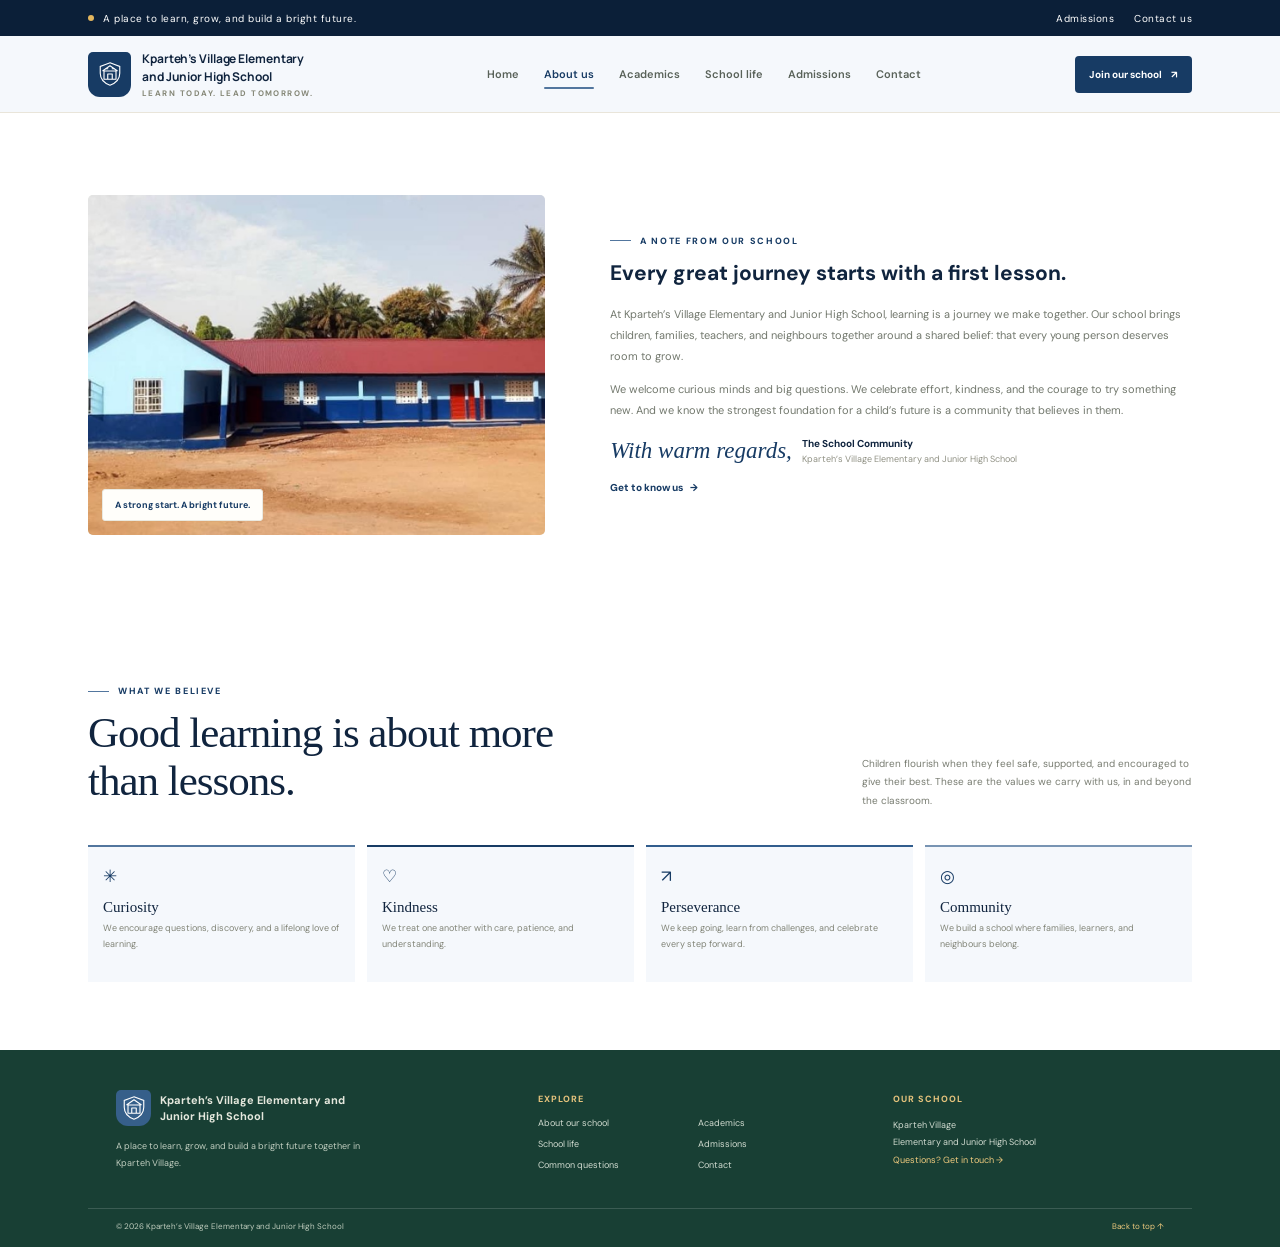
==== about.html @ bd2d7954 "Add school and student photos, update site colors" ====
<!doctype html>
<html lang="en">
<head>
<meta charset="utf-8">
<meta name="viewport" content="width=device-width,initial-scale=1">
<meta name="theme-color" content="#faf8f3">
<meta name="description" content="Learn about the values and community at Kparteh’s Village Elementary and Junior High School.">
<title>About our school | Kparteh’s Village School</title>
<link rel="preconnect" href="https://fonts.googleapis.com">
<link rel="preconnect" href="https://fonts.gstatic.com" crossorigin>
<link href="https://fonts.googleapis.com/css2?family=DM+Sans:wght@400;500;600;700;800&family=Manrope:wght@400;500;600;700;800&display=swap" rel="stylesheet">
<link rel="stylesheet" href="site.css">
</head>
<body data-page="about.html">
<a class="skip-link" href="#main">Skip to main content</a>
<div class="topline"><div class="topline-inner"><div class="topline-message"><i></i> A place to learn, grow, and build a bright future.</div><div class="topline-links"><a href="admissions.html">Admissions</a><a href="contact.html">Contact us</a></div></div></div>
<header class="header"><div class="header-inner">
    <a class="brand" href="index.html" aria-label="Kparteh's Village School home"><span class="crest"><svg viewBox="0 0 40 40" aria-hidden="true"><path d="M20 5 33 10v9c0 8-5.6 13.2-13 16-7.4-2.8-13-8-13-16v-9z" fill="none" stroke="currentColor" stroke-width="1.5"/><path d="M12 16h16v11H12zm-2 0 10-7 10 7M17 27v-7h6v7" fill="none" stroke="currentColor" stroke-width="1.5" stroke-linejoin="round"/><path d="M15 13h2m6 0h2" stroke="currentColor" stroke-width="1.5" stroke-linecap="round"/></svg></span><span class="brand-copy"><strong>Kparteh’s Village Elementary<br>and Junior High School</strong><small>Learn today. Lead tomorrow.</small></span></a>
    <nav class="nav" id="mainNav" aria-label="Main navigation"><a href="index.html">Home</a><a href="about.html">About us</a><a href="academics.html">Academics</a><a href="life.html">School life</a><a href="admissions.html">Admissions</a><a href="contact.html">Contact</a></nav>
    <a class="header-cta" href="admissions.html">Join our school <span aria-hidden="true">↗</span></a><button class="menu-toggle" id="menuToggle" aria-expanded="false" aria-controls="mainNav" aria-label="Open navigation menu"><svg viewBox="0 0 24 24"><path d="M4 7h16M4 12h16M4 17h16" fill="none" stroke="currentColor" stroke-width="1.8" stroke-linecap="round"/></svg></button>
  </div></header>
<main id="main">
<section class="section welcome-section" id="about"><div class="section-inner welcome-grid"><div class="welcome-illustration"><img src="Image/schoolbuilding.jpg" alt="Kparteh Village Elementary and Junior High School building" loading="lazy"><span class="welcome-chip">A strong start. A bright future.</span></div><div class="welcome-copy"><div class="eyebrow">A note from our school</div><h2>Every great journey starts with a first lesson.</h2><p>At Kparteh’s Village Elementary and Junior High School, learning is a journey we make together. Our school brings children, families, teachers, and neighbours together around a shared belief: that every young person deserves room to grow.</p><p>We welcome curious minds and big questions. We celebrate effort, kindness, and the courage to try something new. And we know the strongest foundation for a child’s future is a community that believes in them.</p><div class="signature"><span class="signature-mark">With warm regards,</span><span class="signature-text"><strong>The School Community</strong><small>Kparteh’s Village Elementary and Junior High School</small></span></div><a class="text-link" href="academics.html">Get to know us <span>→</span></a></div></div></section>
<section class="section values-section"><div class="section-inner"><div class="values-head"><div class="section-heading"><div class="eyebrow">What we believe</div><h2>Good learning is about more than lessons.</h2></div><p>Children flourish when they feel safe, supported, and encouraged to give their best. These are the values we carry with us, in and beyond the classroom.</p></div><div class="value-grid"><article class="value-card"><span class="value-symbol">✳</span><h3>Curiosity</h3><p>We encourage questions, discovery, and a lifelong love of learning.</p></article><article class="value-card"><span class="value-symbol">♡</span><h3>Kindness</h3><p>We treat one another with care, patience, and understanding.</p></article><article class="value-card"><span class="value-symbol">↗</span><h3>Perseverance</h3><p>We keep going, learn from challenges, and celebrate every step forward.</p></article><article class="value-card"><span class="value-symbol">◎</span><h3>Community</h3><p>We build a school where families, learners, and neighbours belong.</p></article></div></div></section>
</main>
<footer class="footer"><div class="footer-main"><div class="footer-intro"><a class="footer-brand" href="index.html"><span class="crest"><svg viewBox="0 0 40 40" aria-hidden="true"><path d="M20 5 33 10v9c0 8-5.6 13.2-13 16-7.4-2.8-13-8-13-16v-9z" fill="none" stroke="currentColor" stroke-width="1.5"/><path d="M12 16h16v11H12zm-2 0 10-7 10 7M17 27v-7h6v7" fill="none" stroke="currentColor" stroke-width="1.5" stroke-linejoin="round"/></svg></span><strong>Kparteh’s Village Elementary and Junior High School</strong></a><p>A place to learn, grow, and build a bright future together in Kparteh Village.</p></div><div><h3 class="footer-heading">Explore</h3><nav class="footer-links" aria-label="Footer navigation"><a href="about.html">About our school</a><a href="academics.html">Academics</a><a href="life.html">School life</a><a href="admissions.html">Admissions</a><a href="contact.html#faq">Common questions</a><a href="contact.html">Contact</a></nav></div><div><h3 class="footer-heading">Our school</h3><p class="footer-text" style="line-height:1.9">Kparteh Village<br>Elementary and Junior High School<br><a class="back-top" href="contact.html">Questions? Get in touch →</a></p></div></div><div class="footer-bottom"><span>© <span id="year"></span> Kparteh’s Village Elementary and Junior High School</span><a href="index.html" class="back-top">Back to top ↑</a></div></footer>
<script>
const menuToggle=document.getElementById('menuToggle');const mainNav=document.getElementById('mainNav');
menuToggle.addEventListener('click',()=>{const open=menuToggle.getAttribute('aria-expanded')!=='true';menuToggle.setAttribute('aria-expanded',String(open));menuToggle.setAttribute('aria-label',open?'Close navigation menu':'Open navigation menu');mainNav.classList.toggle('open',open)});
mainNav.addEventListener('click',event=>{if(event.target.closest('a')){mainNav.classList.remove('open');menuToggle.setAttribute('aria-expanded','false');menuToggle.setAttribute('aria-label','Open navigation menu')}});
const currentPage=document.body.dataset.page;document.querySelectorAll('.nav a').forEach(link=>{if(link.getAttribute('href')===currentPage){link.classList.add('active');link.setAttribute('aria-current','page')}});
document.getElementById('year').textContent=new Date().getFullYear();
document.querySelectorAll('.faq-question').forEach(button=>button.addEventListener('click',()=>{const open=button.getAttribute('aria-expanded')==='true';button.setAttribute('aria-expanded',String(!open));button.nextElementSibling.hidden=open}));
const contactForm=document.getElementById('contactForm');if(contactForm)contactForm.addEventListener('submit',async event=>{event.preventDefault();const data=new FormData(contactForm);const text='Name: '+data.get('name')+'\nPhone: '+(data.get('phone')||'Not provided')+'\nTopic: '+data.get('reason')+'\n\n'+data.get('message');const status=document.getElementById('contactStatus');try{await navigator.clipboard.writeText('Subject: Question for Kparteh’s Village School\n\n'+text);status.textContent='Your message has been copied. You can paste it into an email or share it with the school directly.'}catch{status.textContent='Your message has not been sent. Please copy your details and contact the school directly.'}status.classList.add('show')});
</script>
</body>
</html>
---- site.css ----
:root{--paper:#faf8f3;--white:#fff;--ink:#1e302b;--muted:#747a6e;--green:#245b46;--green-deep:#183f34;--green-pale:#eaf0e8;--gold:#e1a33c;--terracotta:#bc624b;--line:#eae7df;--shadow:0 14px 40px #253b2b0d;--serif:Georgia,'Times New Roman',serif;--sans:'DM Sans',Arial,sans-serif}*{box-sizing:border-box}html{scroll-behavior:smooth;scroll-padding-top:80px}body{margin:0;background:var(--paper);color:var(--ink);font-family:var(--sans);font-size:14px;-webkit-font-smoothing:antialiased}button,input,select,textarea{font:inherit}a{color:inherit;text-decoration:none}button{cursor:pointer}button:focus-visible,a:focus-visible,input:focus-visible,select:focus-visible,textarea:focus-visible{outline:3px solid #dda854;outline-offset:3px}.skip-link{position:absolute;top:-50px;left:16px;z-index:100;padding:10px 14px;border-radius:5px;background:white}.skip-link:focus{top:10px}.topline{height:36px;background:var(--green-deep);color:#f6f2e9}.topline-inner{display:flex;align-items:center;justify-content:space-between;max-width:1160px;height:100%;padding:0 28px;margin:auto;font-size:10px;letter-spacing:.05em}.topline-message{display:flex;align-items:center;gap:9px;color:#e9eadf}.topline-message i{width:6px;height:6px;border-radius:50%;background:#e3b65e}.topline-links{display:flex;gap:20px;color:#e0e5da}.topline-links a:hover{color:#f3c778}.header{position:sticky;z-index:50;top:0;background:#faf8f3ed;border-bottom:1px solid #e9e5da;backdrop-filter:blur(14px)}.header-inner{display:flex;align-items:center;justify-content:space-between;max-width:1160px;height:76px;padding:0 28px;margin:auto}.brand{display:flex;align-items:center;gap:11px;min-width:245px}.crest{display:grid;place-items:center;width:43px;height:45px;flex:none;border-radius:5px 5px 12px 12px;background:var(--green);color:#fff}.crest svg{width:30px;height:30px}.brand-copy strong{display:block;font-family:Manrope,var(--sans);font-size:12px;line-height:1.45;letter-spacing:-.1px}.brand-copy small{display:block;margin-top:3px;color:#858777;font-size:8px;font-weight:700;letter-spacing:1.45px;text-transform:uppercase}.nav{display:flex;align-items:center;gap:25px}.nav a{position:relative;padding:8px 0;color:#596259;font-size:11px;font-weight:600;transition:color .2s}.nav a:hover,.nav a.active{color:var(--green)}.nav a.active:after{position:absolute;right:0;bottom:0;left:0;height:2px;border-radius:2px;background:var(--gold);content:''}.header-cta,.button{display:inline-flex;align-items:center;justify-content:center;gap:9px;min-height:42px;padding:0 17px;border:1px solid transparent;border-radius:4px;background:var(--green);color:white;font-size:11px;font-weight:700;transition:background .2s,transform .2s,border-color .2s}.header-cta{min-height:37px;padding:0 13px;font-size:10px}.header-cta:hover,.button-primary:hover{transform:translateY(-1px);background:#194534}.button svg,.header-cta svg{width:15px;height:15px}.button-outline{border-color:#cfd5c8;background:transparent;color:var(--green)}.button-outline:hover{border-color:var(--green);background:white}.menu-toggle{display:none;width:39px;height:39px;place-items:center;border:1px solid var(--line);border-radius:4px;background:transparent;color:var(--ink)}.menu-toggle svg{width:20px;height:20px}.hero{position:relative;overflow:hidden;padding:65px 28px 58px}.hero:before{position:absolute;top:-173px;right:-125px;width:500px;height:500px;border:1px solid #dfe4d6;border-radius:50%;content:'';pointer-events:none}.hero:after{position:absolute;top:-112px;right:-62px;width:375px;height:375px;border:1px solid #e7e4d9;border-radius:50%;content:'';pointer-events:none}.hero-inner{position:relative;z-index:1;display:grid;grid-template-columns:.96fr 1.04fr;align-items:center;gap:56px;max-width:1104px;margin:0 auto}.eyebrow{display:flex;align-items:center;gap:9px;color:var(--green);font-size:9px;font-weight:800;letter-spacing:1.65px;text-transform:uppercase}.eyebrow:before{width:21px;height:1px;background:var(--gold);content:''}.hero h1{max-width:540px;margin:18px 0 16px;font-family:var(--serif);font-size:clamp(43px,5.5vw,69px);font-weight:400;line-height:1.03;letter-spacing:-2.5px}.hero h1 em{color:var(--green);font-weight:400}.hero-copy{max-width:415px;color:#74796d;font-size:13px;line-height:1.85}.hero-actions{display:flex;flex-wrap:wrap;gap:10px;margin-top:24px}.hero-note{display:flex;align-items:center;gap:9px;margin-top:27px;color:#7b7c6d;font-size:9px}.note-avatars{display:flex}.note-avatars span{display:grid;place-items:center;width:23px;height:23px;margin-right:-5px;border:2px solid var(--paper);border-radius:50%;background:#d9e4d6;color:var(--green);font-size:8px;font-weight:700}.note-avatars span:nth-child(2){background:#efdfbf}.note-avatars span:nth-child(3){background:#ead5ca}.hero-visual{position:relative;min-width:0}.illustration{position:relative;overflow:hidden;width:100%;aspect-ratio:1.12;border-radius:47% 47% 8px 8px;background:#e7eee3}.illustration svg{position:absolute;inset:0;width:100%;height:100%}.hero-sticker{position:absolute;right:-18px;bottom:34px;display:grid;place-items:center;width:104px;height:104px;border:5px solid var(--paper);border-radius:50%;background:#e3ad50;color:#1e432e;text-align:center;transform:rotate(9deg)}.hero-sticker svg{width:23px;height:23px;margin-bottom:2px}.hero-sticker span{font-family:var(--serif);font-size:12px;line-height:1.25}.corner-label{position:absolute;bottom:-17px;left:19px;padding:8px 12px;border:1px solid var(--line);border-radius:3px;background:var(--paper);color:#637060;font-size:9px;font-weight:700;letter-spacing:.4px}.stats-band{background:var(--green-deep);color:white}.stats-inner{display:grid;grid-template-columns:repeat(4,1fr);max-width:1104px;padding:19px 20px;margin:auto}.stat{display:flex;justify-content:center;gap:11px;padding:6px 15px;border-right:1px solid #ffffff28}.stat:last-child{border:0}.stat-icon{display:grid;place-items:center;width:32px;height:32px;flex:none;border-radius:50%;background:#ffffff14;color:#e2b75e}.stat-icon svg{width:17px;height:17px}.stat-copy strong{display:block;font-family:var(--serif);font-size:16px;font-weight:400}.stat-copy span{display:block;margin-top:3px;color:#c5cdbd;font-size:9px}.section{padding:82px 28px}.section-inner{max-width:1104px;margin:0 auto}.section-heading{max-width:575px;margin-bottom:33px}.section-heading.center{margin-right:auto;margin-left:auto;text-align:center}.section-heading.center .eyebrow{justify-content:center}.section-heading h2,.about-copy h2,.admissions-copy h2,.contact-copy h2{margin:12px 0 10px;font-family:var(--serif);font-size:clamp(31px,4vw,43px);font-weight:400;line-height:1.12;letter-spacing:-1px}.section-heading>p,.about-copy>p,.admissions-copy>p,.contact-copy>p{margin:0;color:#767b70;font-size:12px;line-height:1.85}.welcome-section{background:white}.welcome-grid{display:grid;grid-template-columns:.88fr 1.12fr;align-items:center;gap:65px}.welcome-illustration{position:relative;min-height:340px;overflow:hidden;border-radius:5px;background:#edf1e9}.welcome-illustration svg{position:absolute;inset:0;width:100%;height:100%}.welcome-chip{position:absolute;bottom:14px;left:14px;padding:9px 12px;border:1px solid #eae9e0;border-radius:3px;background:#fffefa;color:var(--green);font-size:9px;font-weight:700}.welcome-copy h2{margin-top:12px}.welcome-copy>p{margin:0 0 12px;color:#72786d;font-size:11px;line-height:1.9}.signature{display:flex;align-items:center;gap:10px;margin-top:17px}.signature-mark{font-family:var(--serif);font-size:23px;font-style:italic;color:var(--green)}.signature-text strong{display:block;font-size:10px}.signature-text small{display:block;margin-top:3px;color:#909184;font-size:9px}.text-link{display:inline-flex;align-items:center;gap:7px;margin-top:16px;color:var(--green);font-size:10px;font-weight:800}.text-link span{transition:transform .2s}.text-link:hover span{transform:translateX(4px)}.program-section{background:#f5f4ed}.program-grid{display:grid;grid-template-columns:repeat(3,1fr);gap:15px}.program-card{position:relative;overflow:hidden;min-height:225px;padding:21px 20px 19px;border:1px solid #e8e6dc;border-radius:4px;background:#fffefa;transition:transform .2s,box-shadow .2s}.program-card:hover{transform:translateY(-3px);box-shadow:var(--shadow)}.program-top{display:flex;align-items:flex-start;justify-content:space-between}.program-icon{display:grid;place-items:center;width:39px;height:39px;border-radius:50%;background:var(--green-pale);color:var(--green)}.program-icon svg{width:20px;height:20px}.program-number{font-family:var(--serif);font-size:21px;color:#d6d5c9}.program-card h3{margin:20px 0 7px;font-family:var(--serif);font-size:21px;font-weight:400}.program-card p{max-width:290px;margin:0;color:#777b70;font-size:10px;line-height:1.75}.program-card .text-link{margin-top:12px;font-size:9px}.values-section{padding-top:68px;padding-bottom:68px;background:#fff}.values-head{display:flex;align-items:flex-end;justify-content:space-between;gap:28px;margin-bottom:30px}.values-head .section-heading{max-width:495px;margin:0}.values-head>p{max-width:330px;margin:0 0 5px;color:#787c71;font-size:10px;line-height:1.85}.value-grid{display:grid;grid-template-columns:repeat(4,1fr);gap:12px}.value-card{min-height:137px;padding:18px 15px;border-top:2px solid #dfac54;background:#f9f8f3}.value-card:nth-child(2){border-color:var(--green)}.value-card:nth-child(3){border-color:#c27056}.value-card:nth-child(4){border-color:#8ba797}.value-symbol{color:var(--green);font-size:17px}.value-card h3{margin:12px 0 5px;font-family:var(--serif);font-size:15px;font-weight:400}.value-card p{margin:0;color:#818477;font-size:9px;line-height:1.7}.admissions-section{position:relative;overflow:hidden;background:var(--green-deep);color:white}.admissions-section:after{position:absolute;top:-260px;right:-155px;width:620px;height:620px;border:1px solid #ffffff16;border-radius:50%;box-shadow:0 0 0 45px #ffffff09,0 0 0 90px #ffffff07;content:'';pointer-events:none}.admissions-inner{position:relative;z-index:1;display:grid;grid-template-columns:.95fr 1.05fr;gap:70px;max-width:1000px;margin:auto}.admissions-section .eyebrow{color:#edc579}.admissions-copy h2{max-width:440px;color:white}.admissions-copy>p{max-width:410px;color:#d0d7ca}.admissions-contact{display:flex;flex-wrap:wrap;gap:10px;margin-top:22px}.admissions-section .button-primary{background:#e3ae52;color:#223c2e}.admissions-section .button-primary:hover{background:#f0c875}.admissions-section .button-outline{border-color:#698275;color:white}.admissions-section .button-outline:hover{background:#ffffff12}.steps{display:grid;gap:0;padding-top:5px}.step{display:grid;grid-template-columns:37px 1fr;gap:12px;padding:0 0 20px}.step:last-child{padding-bottom:0}.step-number{display:grid;place-items:center;width:31px;height:31px;border:1px solid #83968a;border-radius:50%;color:#ecc67a;font-family:var(--serif);font-size:13px}.step:not(:last-child) .step-number:after{position:absolute;width:1px;height:32px;margin-top:61px;background:#63776a;content:''}.step h3{margin:2px 0 5px;color:white;font-family:var(--serif);font-size:15px;font-weight:400}.step p{margin:0;color:#c0ccbf;font-size:9px;line-height:1.7}.life-section{background:#faf8f3}.life-grid{display:grid;grid-template-columns:1.18fr .82fr;gap:28px;align-items:center}.life-picture{position:relative;overflow:hidden;min-height:305px;border-radius:4px;background:#e9eee4}.life-picture svg{position:absolute;inset:0;width:100%;height:100%}.life-copy h2{margin:13px 0 10px;font-family:var(--serif);font-size:35px;font-weight:400;line-height:1.12;letter-spacing:-.7px}.life-copy>p{margin:0;color:#767b70;font-size:11px;line-height:1.9}.life-list{display:grid;gap:10px;margin-top:16px}.life-item{display:flex;align-items:center;gap:9px;color:#47564b;font-size:10px}.life-item i{display:grid;place-items:center;width:19px;height:19px;border-radius:50%;background:#e5eee5;color:var(--green);font-size:10px;font-style:normal}.contact-section{background:#f2f1e9}.contact-grid{display:grid;grid-template-columns:.8fr 1.2fr;gap:70px}.contact-copy h2{font-size:37px}.contact-copy>p{max-width:330px}.contact-details{display:grid;gap:13px;margin-top:23px}.contact-detail{display:flex;align-items:flex-start;gap:10px}.contact-detail-icon{display:grid;place-items:center;width:30px;height:30px;border-radius:50%;background:#e3ebe1;color:var(--green)}.contact-detail-icon svg{width:15px;height:15px}.contact-detail strong{display:block;margin-top:2px;font-size:10px}.contact-detail small{display:block;margin-top:4px;color:#777c70;font-size:9px}.contact-form{padding:23px;border:1px solid #e8e5db;border-radius:4px;background:#fffefa}.form-title{margin:0 0 4px;font-family:var(--serif);font-size:22px;font-weight:400}.form-caption{margin:0 0 15px;color:#818477;font-size:9px;line-height:1.6}.form-grid{display:grid;grid-template-columns:1fr 1fr;gap:11px}.field{display:grid;gap:5px}.field.full{grid-column:1/-1}.field label{color:#576253;font-size:9px;font-weight:700}.field input,.field select,.field textarea{width:100%;min-height:36px;padding:9px 10px;border:1px solid #e5e4db;border-radius:3px;background:#fff;color:var(--ink);font-size:10px}.field textarea{min-height:88px;resize:vertical}.field input::placeholder,.field textarea::placeholder{color:#a4a597}.form-footer{display:flex;align-items:center;justify-content:space-between;gap:10px;margin-top:13px}.form-note{max-width:210px;color:#888b7d;font-size:8px;line-height:1.5}.form-status{display:none;padding:10px 11px;margin-top:12px;border:1px solid #d7e5d8;border-radius:3px;background:#eff6ee;color:#355942;font-size:10px;line-height:1.6}.form-status.show{display:block}.faq-section{background:#fffefa}.faq-grid{display:grid;grid-template-columns:.72fr 1.28fr;gap:60px}.faq-copy p{max-width:280px;color:#767b70;font-size:11px;line-height:1.8}.faq-list{border-top:1px solid var(--line)}.faq-item{border-bottom:1px solid var(--line)}.faq-question{display:flex;align-items:center;justify-content:space-between;gap:18px;width:100%;padding:16px 1px;border:0;background:none;color:var(--ink);text-align:left;font-family:var(--serif);font-size:14px}.faq-question span:last-child{color:var(--green);font-family:var(--sans);font-size:17px;transition:transform .2s}.faq-question[aria-expanded=true] span:last-child{transform:rotate(45deg)}.faq-answer{max-width:580px;padding:0 26px 15px 1px;color:#767b70;font-size:10px;line-height:1.8}.footer{background:#183f34;color:#e5e8dd}.footer-main{display:grid;grid-template-columns:1.1fr .9fr .8fr;gap:50px;max-width:1104px;padding:40px 28px 30px;margin:auto}.footer-brand{display:flex;align-items:center;gap:9px}.footer-brand .crest{width:35px;height:36px;background:#52755f}.footer-brand strong{max-width:220px;font-size:11px;line-height:1.5}.footer-intro p{max-width:275px;margin:12px 0 0;color:#c0cdbf;font-size:9px;line-height:1.8}.footer-heading{margin:3px 0 12px;color:#e4c27c;font-size:9px;font-weight:800;letter-spacing:1px;text-transform:uppercase}.footer-links{display:grid;grid-template-columns:1fr 1fr;gap:9px 15px}.footer-links a,.footer-text{color:#d1dbd0;font-size:9px}.footer-links a:hover{color:#f2cc79}.footer-bottom{display:flex;justify-content:space-between;gap:15px;max-width:1104px;padding:12px 28px 16px;margin:0 auto;border-top:1px solid #ffffff27;color:#bfccbd;font-size:8px}.back-top{color:#f0cb7e}.modal-backdrop{position:fixed;inset:0;z-index:90;display:none;align-items:center;justify-content:center;padding:18px;background:#14231fcc;backdrop-filter:blur(4px)}.modal-backdrop.open{display:flex}.modal{position:relative;width:min(100%,475px);max-height:90vh;overflow:auto;padding:25px;border:1px solid #e8e5db;border-radius:5px;background:var(--paper);box-shadow:0 22px 70px #111c2240}.modal-close{position:absolute;top:14px;right:14px;display:grid;place-items:center;width:31px;height:31px;border:1px solid var(--line);border-radius:50%;background:transparent;color:#636c5f}.modal-close svg{width:15px}.modal h2{max-width:370px;margin:0 35px 8px 0;font-family:var(--serif);font-size:27px;font-weight:400}.modal>p{margin:0;color:#757b70;font-size:10px;line-height:1.75}.modal .form-grid{margin-top:16px}.modal-status{display:none;padding:10px;margin-top:12px;border-radius:3px;background:#eaf1e7;color:var(--green);font-size:10px;line-height:1.6}.modal-status.show{display:block}.toast{position:fixed;right:20px;bottom:19px;z-index:100;max-width:340px;padding:12px 16px;border:1px solid var(--line);border-radius:4px;background:white;box-shadow:var(--shadow);color:var(--ink);font-size:10px;animation:arrive .2s ease}@keyframes arrive{from{opacity:0;transform:translateY(5px)}to{opacity:1;transform:translateY(0)}}
    @media(min-width:1400px){.hero{padding-top:78px;padding-bottom:69px}.illustration{aspect-ratio:1.18}}
    @media(max-width:850px){.nav{gap:15px}.brand{min-width:215px}.header-inner{padding-right:21px;padding-left:21px}.hero-inner{gap:32px}.stats-inner{padding-right:10px;padding-left:10px}.stat{gap:8px;padding-right:8px;padding-left:8px}.welcome-grid{gap:35px}.admissions-inner,.contact-grid{gap:38px}.footer-main{gap:30px}}
    @media(max-width:700px){html{scroll-padding-top:63px}.topline-inner{padding:0 16px}.topline-message{font-size:9px}.topline-links{gap:11px;font-size:9px}.header-inner{height:66px;padding:0 16px}.brand{min-width:0}.brand-copy strong{font-size:10px}.crest{width:38px;height:39px}.menu-toggle{display:grid}.nav{position:absolute;top:65px;right:0;left:0;display:none;align-items:stretch;gap:0;padding:8px 17px 13px;border-bottom:1px solid var(--line);background:var(--paper);box-shadow:0 15px 20px #263b2410}.nav.open{display:grid}.nav a{padding:12px 4px;border-bottom:1px solid var(--line);font-size:12px}.nav a:last-child{border:0}.nav a.active:after{right:auto;bottom:7px;width:20px}.header-cta{display:none}.hero{padding:43px 18px 40px}.hero-inner{grid-template-columns:1fr;gap:30px}.hero h1{max-width:500px;font-size:clamp(46px,12vw,63px)}.hero-copy{font-size:12px}.hero-visual{width:min(100%,470px);margin:auto}.illustration{aspect-ratio:1.3;border-radius:44% 44% 6px 6px}.hero-sticker{right:-5px;bottom:21px;width:84px;height:84px}.hero-sticker span{font-size:10px}.corner-label{bottom:-14px;left:9px;font-size:8px}.stats-inner{grid-template-columns:1fr 1fr;gap:0;padding:13px 7px}.stat{justify-content:flex-start;padding:12px 8px;border-right:1px solid #ffffff28}.stat:nth-child(2){border-right:0}.stat:nth-child(3),.stat:nth-child(4){border-top:1px solid #ffffff28}.stat-copy strong{font-size:15px}.stat-copy span{font-size:8px}.section{padding:60px 18px}.section-heading{margin-bottom:25px}.section-heading h2,.about-copy h2,.admissions-copy h2,.contact-copy h2{font-size:34px}.welcome-grid{grid-template-columns:1fr;gap:24px}.welcome-illustration{min-height:245px}.program-grid{grid-template-columns:1fr;gap:9px}.program-card{min-height:auto;padding:16px}.program-card h3{margin-top:13px}.values-head{display:block}.values-head>p{margin-top:11px}.value-grid{grid-template-columns:1fr 1fr;gap:8px}.value-card{min-height:135px;padding:13px}.value-card h3{font-size:14px}.admissions-inner{grid-template-columns:1fr;gap:33px}.step{padding-bottom:17px}.life-grid{grid-template-columns:1fr;gap:21px}.life-picture{min-height:245px}.life-copy h2{font-size:32px}.contact-grid{grid-template-columns:1fr;gap:22px}.contact-copy h2{font-size:34px}.contact-details{grid-template-columns:1fr 1fr;gap:11px}.contact-form{padding:16px}.form-grid{gap:9px}.form-note{font-size:8px}.faq-grid{grid-template-columns:1fr;gap:18px}.faq-copy .section-heading{margin-bottom:0}.footer-main{grid-template-columns:1fr 1fr;gap:25px 18px;padding:29px 18px 23px}.footer-intro{grid-column:1/-1}.footer-bottom{padding-right:18px;padding-left:18px}}
    @media(max-width:380px){.topline-links{gap:8px}.topline-links a:last-child{display:none}.brand-copy strong{max-width:210px;font-size:9px}.hero-actions .button{min-height:39px;padding:0 11px;font-size:10px}.form-grid{grid-template-columns:1fr}.field.full{grid-column:auto}.form-footer{align-items:flex-start;flex-direction:column}.contact-details{grid-template-columns:1fr}.footer-main{grid-template-columns:1fr}.footer-intro{grid-column:auto}}
    @media(prefers-reduced-motion:reduce){*,*::before,*::after{scroll-behavior:auto!important;animation-duration:.01ms!important;transition-duration:.01ms!important}}
.illustration{aspect-ratio:1.45}.illustration img{position:absolute;inset:0;width:100%;height:100%;object-fit:cover;object-position:center 57%}@media(max-width:700px){.illustration{aspect-ratio:1.3}}
:root{--paper:#f5f8fc;--white:#fff;--ink:#10243e;--muted:#65768c;--green:#173b64;--green-deep:#0b1f38;--green-pale:#e9f0f8;--gold:#52769e;--terracotta:#315d8d;--line:#dbe4ef;--shadow:0 14px 40px #142b4610}
.hero-sticker{border-color:var(--paper);background:#173b64;color:#fff}.hero:before{border-color:#dce6f1}.hero:after{border-color:#e4ebf3}.welcome-illustration img,.life-picture img{position:absolute;inset:0;width:100%;height:100%;object-fit:cover}.welcome-illustration img{object-position:center 52%}.life-picture img{object-position:center 40%}.welcome-section,.values-section,.faq-section{background:#fff}.program-section{background:#f0f4f9}.value-card{background:#f5f8fc;border-color:#52769e}.value-card:nth-child(2){border-color:#173b64}.value-card:nth-child(3){border-color:#315d8d}.value-card:nth-child(4){border-color:#7894b3}.admissions-section .eyebrow{color:#cad9eb}.admissions-section .button-primary{background:#dce7f3;color:#10243e}.admissions-section .button-primary:hover{background:#fff}.admissions-section .button-outline{border-color:#7890ad;color:#fff}.admissions-section .button-outline:hover{background:#ffffff12}.contact-section{background:#edf2f8}.footer-brand .crest{background:#365f8a}.hero-note .note-avatars span{color:#173b64}
.life-section{background:#f5f8fc}.header{background:rgba(245,248,252,.95)}.topline{color:#fff}.topline-message,.topline-links{color:#fff}
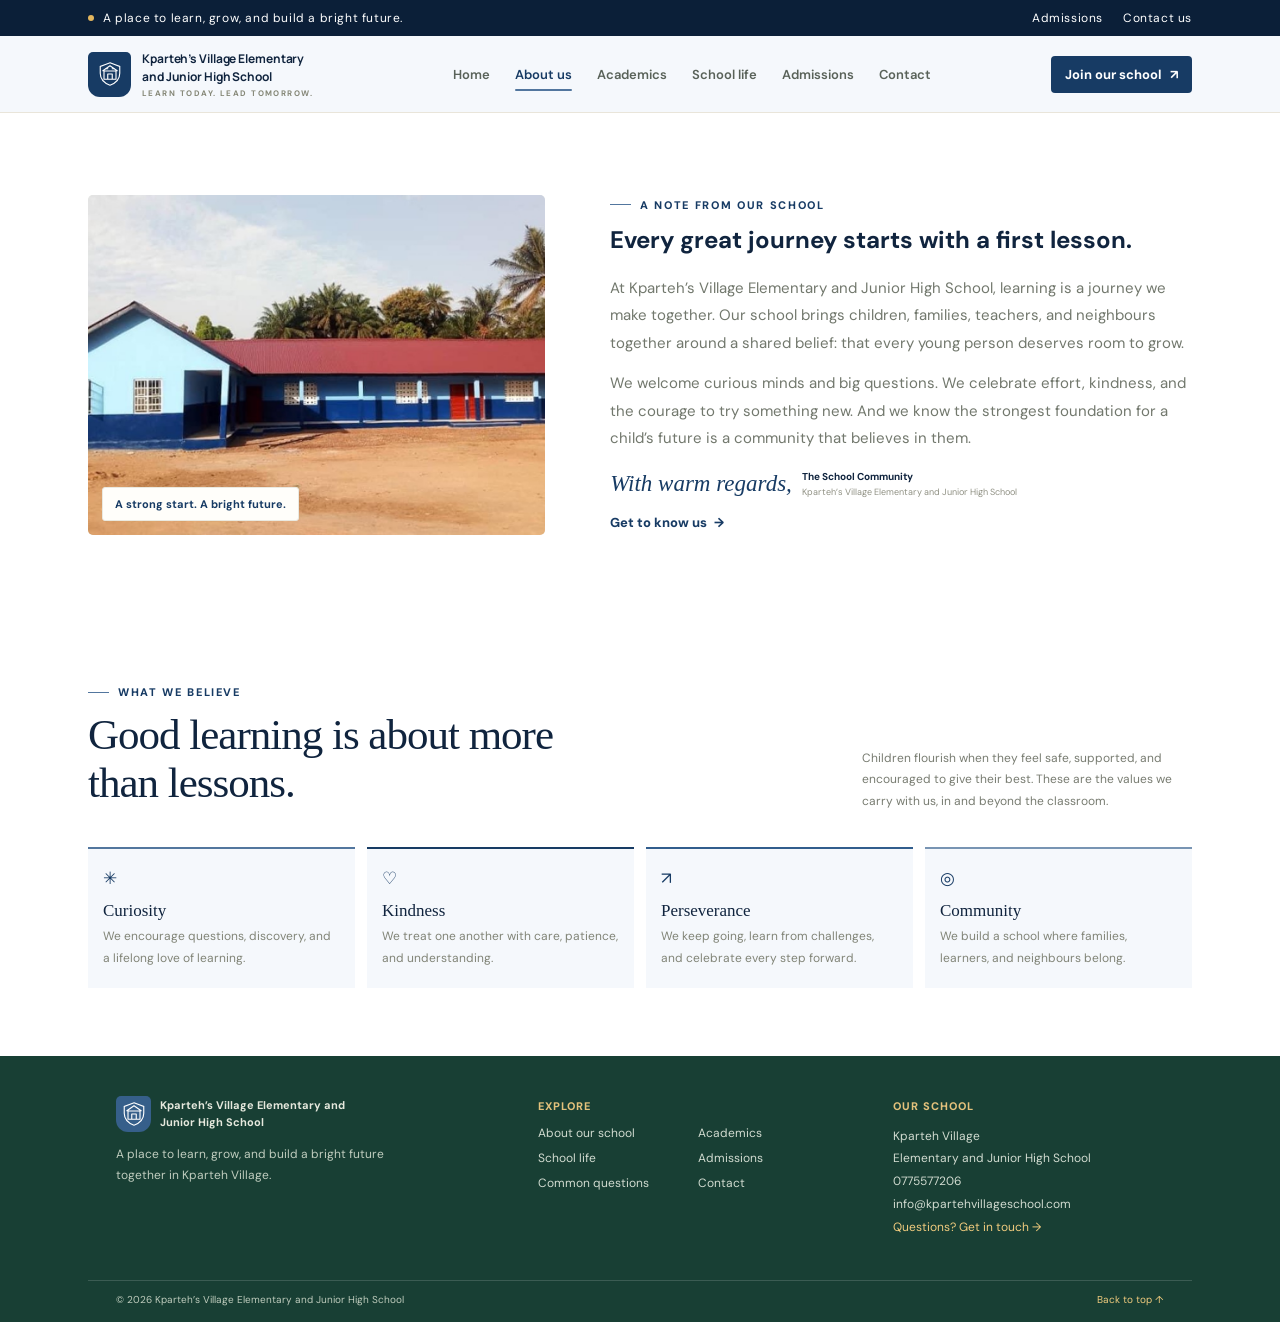
==== commit ff4e5994: "Add school phone and email contact links" ====
--- a/about.html
+++ b/about.html
@@ -23,7 +23,7 @@
 <section class="section welcome-section" id="about"><div class="section-inner welcome-grid"><div class="welcome-illustration"><img src="Image/schoolbuilding.jpg" alt="Kparteh Village Elementary and Junior High School building" loading="lazy"><span class="welcome-chip">A strong start. A bright future.</span></div><div class="welcome-copy"><div class="eyebrow">A note from our school</div><h2>Every great journey starts with a first lesson.</h2><p>At Kparteh’s Village Elementary and Junior High School, learning is a journey we make together. Our school brings children, families, teachers, and neighbours together around a shared belief: that every young person deserves room to grow.</p><p>We welcome curious minds and big questions. We celebrate effort, kindness, and the courage to try something new. And we know the strongest foundation for a child’s future is a community that believes in them.</p><div class="signature"><span class="signature-mark">With warm regards,</span><span class="signature-text"><strong>The School Community</strong><small>Kparteh’s Village Elementary and Junior High School</small></span></div><a class="text-link" href="academics.html">Get to know us <span>→</span></a></div></div></section>
 <section class="section values-section"><div class="section-inner"><div class="values-head"><div class="section-heading"><div class="eyebrow">What we believe</div><h2>Good learning is about more than lessons.</h2></div><p>Children flourish when they feel safe, supported, and encouraged to give their best. These are the values we carry with us, in and beyond the classroom.</p></div><div class="value-grid"><article class="value-card"><span class="value-symbol">✳</span><h3>Curiosity</h3><p>We encourage questions, discovery, and a lifelong love of learning.</p></article><article class="value-card"><span class="value-symbol">♡</span><h3>Kindness</h3><p>We treat one another with care, patience, and understanding.</p></article><article class="value-card"><span class="value-symbol">↗</span><h3>Perseverance</h3><p>We keep going, learn from challenges, and celebrate every step forward.</p></article><article class="value-card"><span class="value-symbol">◎</span><h3>Community</h3><p>We build a school where families, learners, and neighbours belong.</p></article></div></div></section>
 </main>
-<footer class="footer"><div class="footer-main"><div class="footer-intro"><a class="footer-brand" href="index.html"><span class="crest"><svg viewBox="0 0 40 40" aria-hidden="true"><path d="M20 5 33 10v9c0 8-5.6 13.2-13 16-7.4-2.8-13-8-13-16v-9z" fill="none" stroke="currentColor" stroke-width="1.5"/><path d="M12 16h16v11H12zm-2 0 10-7 10 7M17 27v-7h6v7" fill="none" stroke="currentColor" stroke-width="1.5" stroke-linejoin="round"/></svg></span><strong>Kparteh’s Village Elementary and Junior High School</strong></a><p>A place to learn, grow, and build a bright future together in Kparteh Village.</p></div><div><h3 class="footer-heading">Explore</h3><nav class="footer-links" aria-label="Footer navigation"><a href="about.html">About our school</a><a href="academics.html">Academics</a><a href="life.html">School life</a><a href="admissions.html">Admissions</a><a href="contact.html#faq">Common questions</a><a href="contact.html">Contact</a></nav></div><div><h3 class="footer-heading">Our school</h3><p class="footer-text" style="line-height:1.9">Kparteh Village<br>Elementary and Junior High School<br><a class="back-top" href="contact.html">Questions? Get in touch →</a></p></div></div><div class="footer-bottom"><span>© <span id="year"></span> Kparteh’s Village Elementary and Junior High School</span><a href="index.html" class="back-top">Back to top ↑</a></div></footer>
+<footer class="footer"><div class="footer-main"><div class="footer-intro"><a class="footer-brand" href="index.html"><span class="crest"><svg viewBox="0 0 40 40" aria-hidden="true"><path d="M20 5 33 10v9c0 8-5.6 13.2-13 16-7.4-2.8-13-8-13-16v-9z" fill="none" stroke="currentColor" stroke-width="1.5"/><path d="M12 16h16v11H12zm-2 0 10-7 10 7M17 27v-7h6v7" fill="none" stroke="currentColor" stroke-width="1.5" stroke-linejoin="round"/></svg></span><strong>Kparteh’s Village Elementary and Junior High School</strong></a><p>A place to learn, grow, and build a bright future together in Kparteh Village.</p></div><div><h3 class="footer-heading">Explore</h3><nav class="footer-links" aria-label="Footer navigation"><a href="about.html">About our school</a><a href="academics.html">Academics</a><a href="life.html">School life</a><a href="admissions.html">Admissions</a><a href="contact.html#faq">Common questions</a><a href="contact.html">Contact</a></nav></div><div><h3 class="footer-heading">Our school</h3><p class="footer-text" style="line-height:1.9">Kparteh Village<br>Elementary and Junior High School<br><a href="tel:0775577206">0775577206</a><br><a href="mailto:info@kpartehvillageschool.com">info@kpartehvillageschool.com</a><br><a class="back-top" href="contact.html">Questions? Get in touch →</a></p></div></div><div class="footer-bottom"><span>© <span id="year"></span> Kparteh’s Village Elementary and Junior High School</span><a href="index.html" class="back-top">Back to top ↑</a></div></footer>
 <script>
 const menuToggle=document.getElementById('menuToggle');const mainNav=document.getElementById('mainNav');
 menuToggle.addEventListener('click',()=>{const open=menuToggle.getAttribute('aria-expanded')!=='true';menuToggle.setAttribute('aria-expanded',String(open));menuToggle.setAttribute('aria-label',open?'Close navigation menu':'Open navigation menu');mainNav.classList.toggle('open',open)});
--- a/site.css
+++ b/site.css
@@ -8,3 +8,6 @@
 :root{--paper:#f5f8fc;--white:#fff;--ink:#10243e;--muted:#65768c;--green:#173b64;--green-deep:#0b1f38;--green-pale:#e9f0f8;--gold:#52769e;--terracotta:#315d8d;--line:#dbe4ef;--shadow:0 14px 40px #142b4610}
 .hero-sticker{border-color:var(--paper);background:#173b64;color:#fff}.hero:before{border-color:#dce6f1}.hero:after{border-color:#e4ebf3}.welcome-illustration img,.life-picture img{position:absolute;inset:0;width:100%;height:100%;object-fit:cover}.welcome-illustration img{object-position:center 52%}.life-picture img{object-position:center 40%}.welcome-section,.values-section,.faq-section{background:#fff}.program-section{background:#f0f4f9}.value-card{background:#f5f8fc;border-color:#52769e}.value-card:nth-child(2){border-color:#173b64}.value-card:nth-child(3){border-color:#315d8d}.value-card:nth-child(4){border-color:#7894b3}.admissions-section .eyebrow{color:#cad9eb}.admissions-section .button-primary{background:#dce7f3;color:#10243e}.admissions-section .button-primary:hover{background:#fff}.admissions-section .button-outline{border-color:#7890ad;color:#fff}.admissions-section .button-outline:hover{background:#ffffff12}.contact-section{background:#edf2f8}.footer-brand .crest{background:#365f8a}.hero-note .note-avatars span{color:#173b64}
 .life-section{background:#f5f8fc}.header{background:rgba(245,248,252,.95)}.topline{color:#fff}.topline-message,.topline-links{color:#fff}
+/* Readable type scale */
+body{font-size:16px}.topline-inner{font-size:12px}.nav a{font-size:13px}.header-cta,.button{font-size:13px}.eyebrow{font-size:11px}.hero-copy{max-width:470px;font-size:16px;line-height:1.8}.hero-note{font-size:12px}.corner-label,.welcome-chip{font-size:11px}.stat-copy strong{font-size:18px}.stat-copy span{font-size:11px}.section-heading>p,.about-copy>p,.admissions-copy>p,.contact-copy>p,.welcome-copy>p,.life-copy>p{font-size:15px;line-height:1.85}.text-link{font-size:13px}.program-card p{font-size:13px;line-height:1.8}.program-card .text-link{font-size:12px}.program-card h3{font-size:23px}.value-card h3{font-size:17px}.value-card p,.values-head>p{font-size:12px;line-height:1.8}.admissions-contact .button{font-size:12px}.step h3{font-size:17px}.step p{font-size:12px;line-height:1.8}.life-item{font-size:13px}.form-title{font-size:25px}.form-caption{font-size:12px;line-height:1.7}.field label{font-size:11px}.field input,.field select,.field textarea{font-size:14px}.form-note{font-size:10px;line-height:1.65}.form-status{font-size:12px;line-height:1.7}.faq-question{font-size:17px}.faq-answer{font-size:13px;line-height:1.8}.footer-heading{font-size:11px}.footer-links a,.footer-text{font-size:12px}.footer-intro p{font-size:12px;line-height:1.8}.footer-bottom{font-size:10px}
+@media(max-width:700px){body{font-size:15px}.topline-inner{font-size:11px}.topline-message,.topline-links{font-size:11px}.nav a{font-size:14px}.header-cta,.button{font-size:12px}.eyebrow{font-size:10px}.hero-copy{font-size:15px}.hero-note{font-size:11px}.corner-label,.welcome-chip{font-size:10px}.section-heading>p,.about-copy>p,.admissions-copy>p,.contact-copy>p,.welcome-copy>p,.life-copy>p{font-size:14px}.program-card p{font-size:13px}.program-card .text-link{font-size:12px}.value-card p,.values-head>p{font-size:12px}.step p{font-size:12px}.life-item{font-size:12px}.form-caption{font-size:11px}.field label{font-size:11px}.field input,.field select,.field textarea{font-size:14px}.form-note{font-size:10px}.faq-question{font-size:16px}.faq-answer{font-size:13px}.footer-links a,.footer-text,.footer-intro p{font-size:11px}.footer-bottom{font-size:9px}}
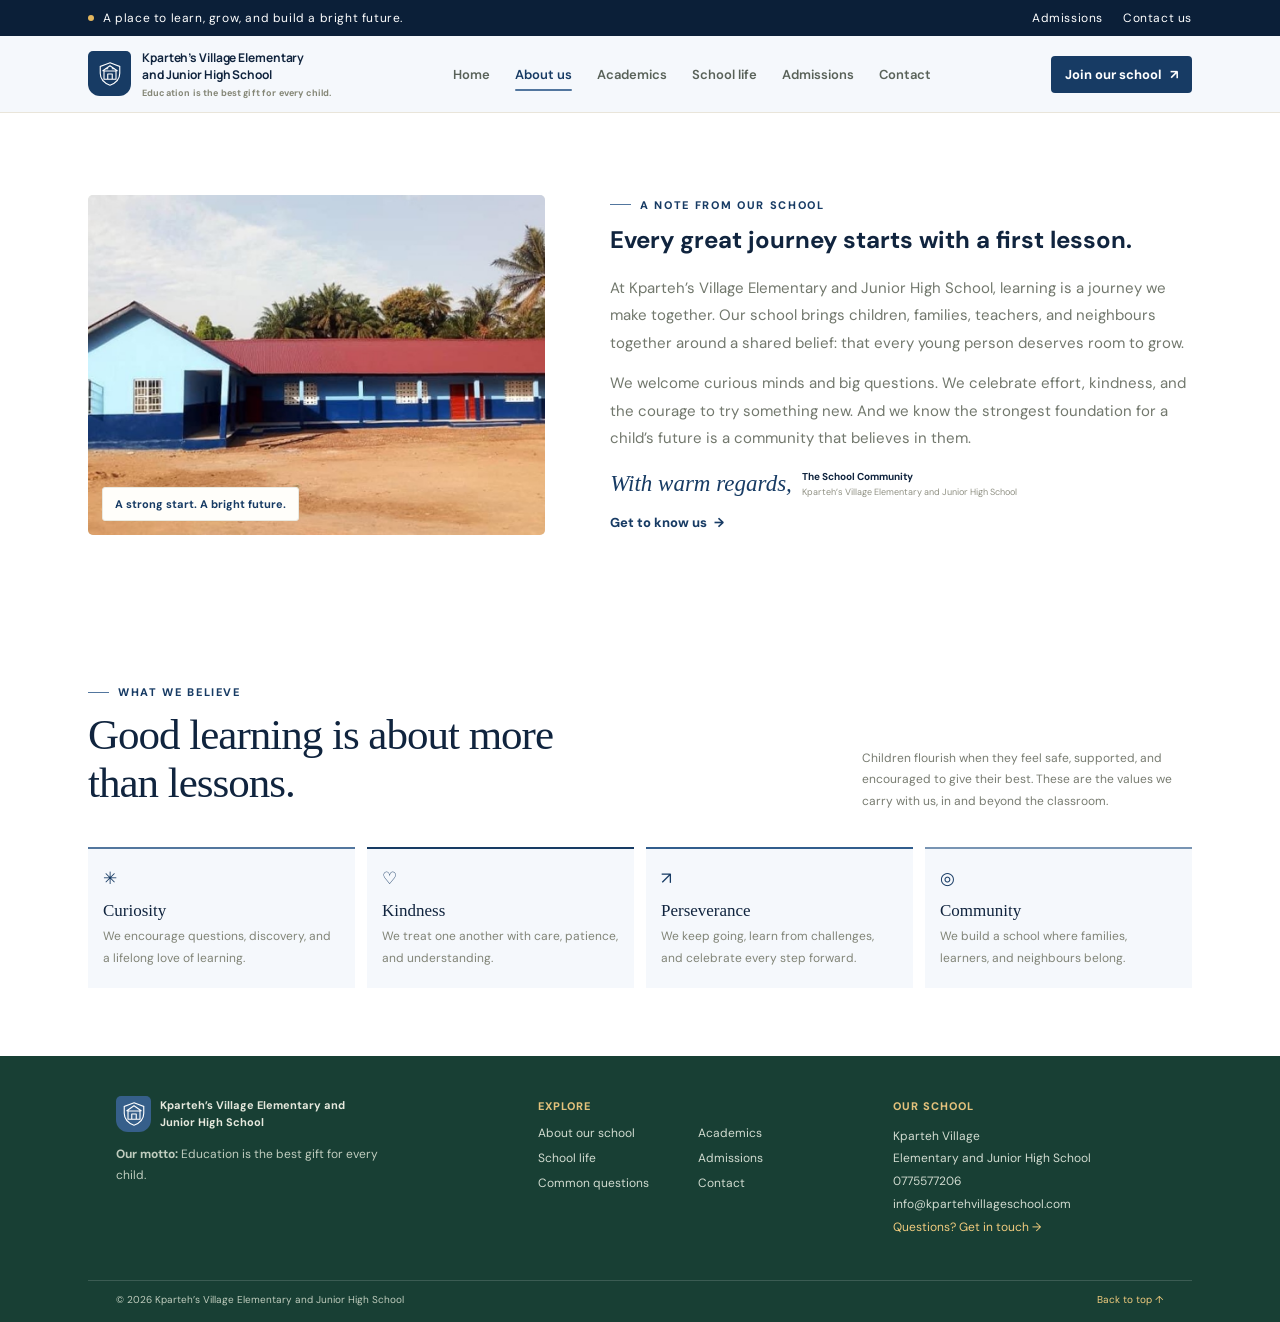
==== commit b2e87edc: "Add the school motto throughout the website" ====
--- a/about.html
+++ b/about.html
@@ -15,7 +15,7 @@
 <a class="skip-link" href="#main">Skip to main content</a>
 <div class="topline"><div class="topline-inner"><div class="topline-message"><i></i> A place to learn, grow, and build a bright future.</div><div class="topline-links"><a href="admissions.html">Admissions</a><a href="contact.html">Contact us</a></div></div></div>
 <header class="header"><div class="header-inner">
-    <a class="brand" href="index.html" aria-label="Kparteh's Village School home"><span class="crest"><svg viewBox="0 0 40 40" aria-hidden="true"><path d="M20 5 33 10v9c0 8-5.6 13.2-13 16-7.4-2.8-13-8-13-16v-9z" fill="none" stroke="currentColor" stroke-width="1.5"/><path d="M12 16h16v11H12zm-2 0 10-7 10 7M17 27v-7h6v7" fill="none" stroke="currentColor" stroke-width="1.5" stroke-linejoin="round"/><path d="M15 13h2m6 0h2" stroke="currentColor" stroke-width="1.5" stroke-linecap="round"/></svg></span><span class="brand-copy"><strong>Kparteh’s Village Elementary<br>and Junior High School</strong><small>Learn today. Lead tomorrow.</small></span></a>
+    <a class="brand" href="index.html" aria-label="Kparteh's Village School home"><span class="crest"><svg viewBox="0 0 40 40" aria-hidden="true"><path d="M20 5 33 10v9c0 8-5.6 13.2-13 16-7.4-2.8-13-8-13-16v-9z" fill="none" stroke="currentColor" stroke-width="1.5"/><path d="M12 16h16v11H12zm-2 0 10-7 10 7M17 27v-7h6v7" fill="none" stroke="currentColor" stroke-width="1.5" stroke-linejoin="round"/><path d="M15 13h2m6 0h2" stroke="currentColor" stroke-width="1.5" stroke-linecap="round"/></svg></span><span class="brand-copy"><strong>Kparteh’s Village Elementary<br>and Junior High School</strong><small>Education is the best gift for every child.</small></span></a>
     <nav class="nav" id="mainNav" aria-label="Main navigation"><a href="index.html">Home</a><a href="about.html">About us</a><a href="academics.html">Academics</a><a href="life.html">School life</a><a href="admissions.html">Admissions</a><a href="contact.html">Contact</a></nav>
     <a class="header-cta" href="admissions.html">Join our school <span aria-hidden="true">↗</span></a><button class="menu-toggle" id="menuToggle" aria-expanded="false" aria-controls="mainNav" aria-label="Open navigation menu"><svg viewBox="0 0 24 24"><path d="M4 7h16M4 12h16M4 17h16" fill="none" stroke="currentColor" stroke-width="1.8" stroke-linecap="round"/></svg></button>
   </div></header>
@@ -23,7 +23,7 @@
 <section class="section welcome-section" id="about"><div class="section-inner welcome-grid"><div class="welcome-illustration"><img src="Image/schoolbuilding.jpg" alt="Kparteh Village Elementary and Junior High School building" loading="lazy"><span class="welcome-chip">A strong start. A bright future.</span></div><div class="welcome-copy"><div class="eyebrow">A note from our school</div><h2>Every great journey starts with a first lesson.</h2><p>At Kparteh’s Village Elementary and Junior High School, learning is a journey we make together. Our school brings children, families, teachers, and neighbours together around a shared belief: that every young person deserves room to grow.</p><p>We welcome curious minds and big questions. We celebrate effort, kindness, and the courage to try something new. And we know the strongest foundation for a child’s future is a community that believes in them.</p><div class="signature"><span class="signature-mark">With warm regards,</span><span class="signature-text"><strong>The School Community</strong><small>Kparteh’s Village Elementary and Junior High School</small></span></div><a class="text-link" href="academics.html">Get to know us <span>→</span></a></div></div></section>
 <section class="section values-section"><div class="section-inner"><div class="values-head"><div class="section-heading"><div class="eyebrow">What we believe</div><h2>Good learning is about more than lessons.</h2></div><p>Children flourish when they feel safe, supported, and encouraged to give their best. These are the values we carry with us, in and beyond the classroom.</p></div><div class="value-grid"><article class="value-card"><span class="value-symbol">✳</span><h3>Curiosity</h3><p>We encourage questions, discovery, and a lifelong love of learning.</p></article><article class="value-card"><span class="value-symbol">♡</span><h3>Kindness</h3><p>We treat one another with care, patience, and understanding.</p></article><article class="value-card"><span class="value-symbol">↗</span><h3>Perseverance</h3><p>We keep going, learn from challenges, and celebrate every step forward.</p></article><article class="value-card"><span class="value-symbol">◎</span><h3>Community</h3><p>We build a school where families, learners, and neighbours belong.</p></article></div></div></section>
 </main>
-<footer class="footer"><div class="footer-main"><div class="footer-intro"><a class="footer-brand" href="index.html"><span class="crest"><svg viewBox="0 0 40 40" aria-hidden="true"><path d="M20 5 33 10v9c0 8-5.6 13.2-13 16-7.4-2.8-13-8-13-16v-9z" fill="none" stroke="currentColor" stroke-width="1.5"/><path d="M12 16h16v11H12zm-2 0 10-7 10 7M17 27v-7h6v7" fill="none" stroke="currentColor" stroke-width="1.5" stroke-linejoin="round"/></svg></span><strong>Kparteh’s Village Elementary and Junior High School</strong></a><p>A place to learn, grow, and build a bright future together in Kparteh Village.</p></div><div><h3 class="footer-heading">Explore</h3><nav class="footer-links" aria-label="Footer navigation"><a href="about.html">About our school</a><a href="academics.html">Academics</a><a href="life.html">School life</a><a href="admissions.html">Admissions</a><a href="contact.html#faq">Common questions</a><a href="contact.html">Contact</a></nav></div><div><h3 class="footer-heading">Our school</h3><p class="footer-text" style="line-height:1.9">Kparteh Village<br>Elementary and Junior High School<br><a href="tel:0775577206">0775577206</a><br><a href="mailto:info@kpartehvillageschool.com">info@kpartehvillageschool.com</a><br><a class="back-top" href="contact.html">Questions? Get in touch →</a></p></div></div><div class="footer-bottom"><span>© <span id="year"></span> Kparteh’s Village Elementary and Junior High School</span><a href="index.html" class="back-top">Back to top ↑</a></div></footer>
+<footer class="footer"><div class="footer-main"><div class="footer-intro"><a class="footer-brand" href="index.html"><span class="crest"><svg viewBox="0 0 40 40" aria-hidden="true"><path d="M20 5 33 10v9c0 8-5.6 13.2-13 16-7.4-2.8-13-8-13-16v-9z" fill="none" stroke="currentColor" stroke-width="1.5"/><path d="M12 16h16v11H12zm-2 0 10-7 10 7M17 27v-7h6v7" fill="none" stroke="currentColor" stroke-width="1.5" stroke-linejoin="round"/></svg></span><strong>Kparteh’s Village Elementary and Junior High School</strong></a><p><strong>Our motto:</strong> Education is the best gift for every child.</p></div><div><h3 class="footer-heading">Explore</h3><nav class="footer-links" aria-label="Footer navigation"><a href="about.html">About our school</a><a href="academics.html">Academics</a><a href="life.html">School life</a><a href="admissions.html">Admissions</a><a href="contact.html#faq">Common questions</a><a href="contact.html">Contact</a></nav></div><div><h3 class="footer-heading">Our school</h3><p class="footer-text" style="line-height:1.9">Kparteh Village<br>Elementary and Junior High School<br><a href="tel:0775577206">0775577206</a><br><a href="mailto:info@kpartehvillageschool.com">info@kpartehvillageschool.com</a><br><a class="back-top" href="contact.html">Questions? Get in touch →</a></p></div></div><div class="footer-bottom"><span>© <span id="year"></span> Kparteh’s Village Elementary and Junior High School</span><a href="index.html" class="back-top">Back to top ↑</a></div></footer>
 <script>
 const menuToggle=document.getElementById('menuToggle');const mainNav=document.getElementById('mainNav');
 menuToggle.addEventListener('click',()=>{const open=menuToggle.getAttribute('aria-expanded')!=='true';menuToggle.setAttribute('aria-expanded',String(open));menuToggle.setAttribute('aria-label',open?'Close navigation menu':'Open navigation menu');mainNav.classList.toggle('open',open)});
--- a/site.css
+++ b/site.css
@@ -11,3 +11,4 @@
 /* Readable type scale */
 body{font-size:16px}.topline-inner{font-size:12px}.nav a{font-size:13px}.header-cta,.button{font-size:13px}.eyebrow{font-size:11px}.hero-copy{max-width:470px;font-size:16px;line-height:1.8}.hero-note{font-size:12px}.corner-label,.welcome-chip{font-size:11px}.stat-copy strong{font-size:18px}.stat-copy span{font-size:11px}.section-heading>p,.about-copy>p,.admissions-copy>p,.contact-copy>p,.welcome-copy>p,.life-copy>p{font-size:15px;line-height:1.85}.text-link{font-size:13px}.program-card p{font-size:13px;line-height:1.8}.program-card .text-link{font-size:12px}.program-card h3{font-size:23px}.value-card h3{font-size:17px}.value-card p,.values-head>p{font-size:12px;line-height:1.8}.admissions-contact .button{font-size:12px}.step h3{font-size:17px}.step p{font-size:12px;line-height:1.8}.life-item{font-size:13px}.form-title{font-size:25px}.form-caption{font-size:12px;line-height:1.7}.field label{font-size:11px}.field input,.field select,.field textarea{font-size:14px}.form-note{font-size:10px;line-height:1.65}.form-status{font-size:12px;line-height:1.7}.faq-question{font-size:17px}.faq-answer{font-size:13px;line-height:1.8}.footer-heading{font-size:11px}.footer-links a,.footer-text{font-size:12px}.footer-intro p{font-size:12px;line-height:1.8}.footer-bottom{font-size:10px}
 @media(max-width:700px){body{font-size:15px}.topline-inner{font-size:11px}.topline-message,.topline-links{font-size:11px}.nav a{font-size:14px}.header-cta,.button{font-size:12px}.eyebrow{font-size:10px}.hero-copy{font-size:15px}.hero-note{font-size:11px}.corner-label,.welcome-chip{font-size:10px}.section-heading>p,.about-copy>p,.admissions-copy>p,.contact-copy>p,.welcome-copy>p,.life-copy>p{font-size:14px}.program-card p{font-size:13px}.program-card .text-link{font-size:12px}.value-card p,.values-head>p{font-size:12px}.step p{font-size:12px}.life-item{font-size:12px}.form-caption{font-size:11px}.field label{font-size:11px}.field input,.field select,.field textarea{font-size:14px}.form-note{font-size:10px}.faq-question{font-size:16px}.faq-answer{font-size:13px}.footer-links a,.footer-text,.footer-intro p{font-size:11px}.footer-bottom{font-size:9px}}
+.brand-copy small{font-size:9px;letter-spacing:.15px;line-height:1.35;text-transform:none}
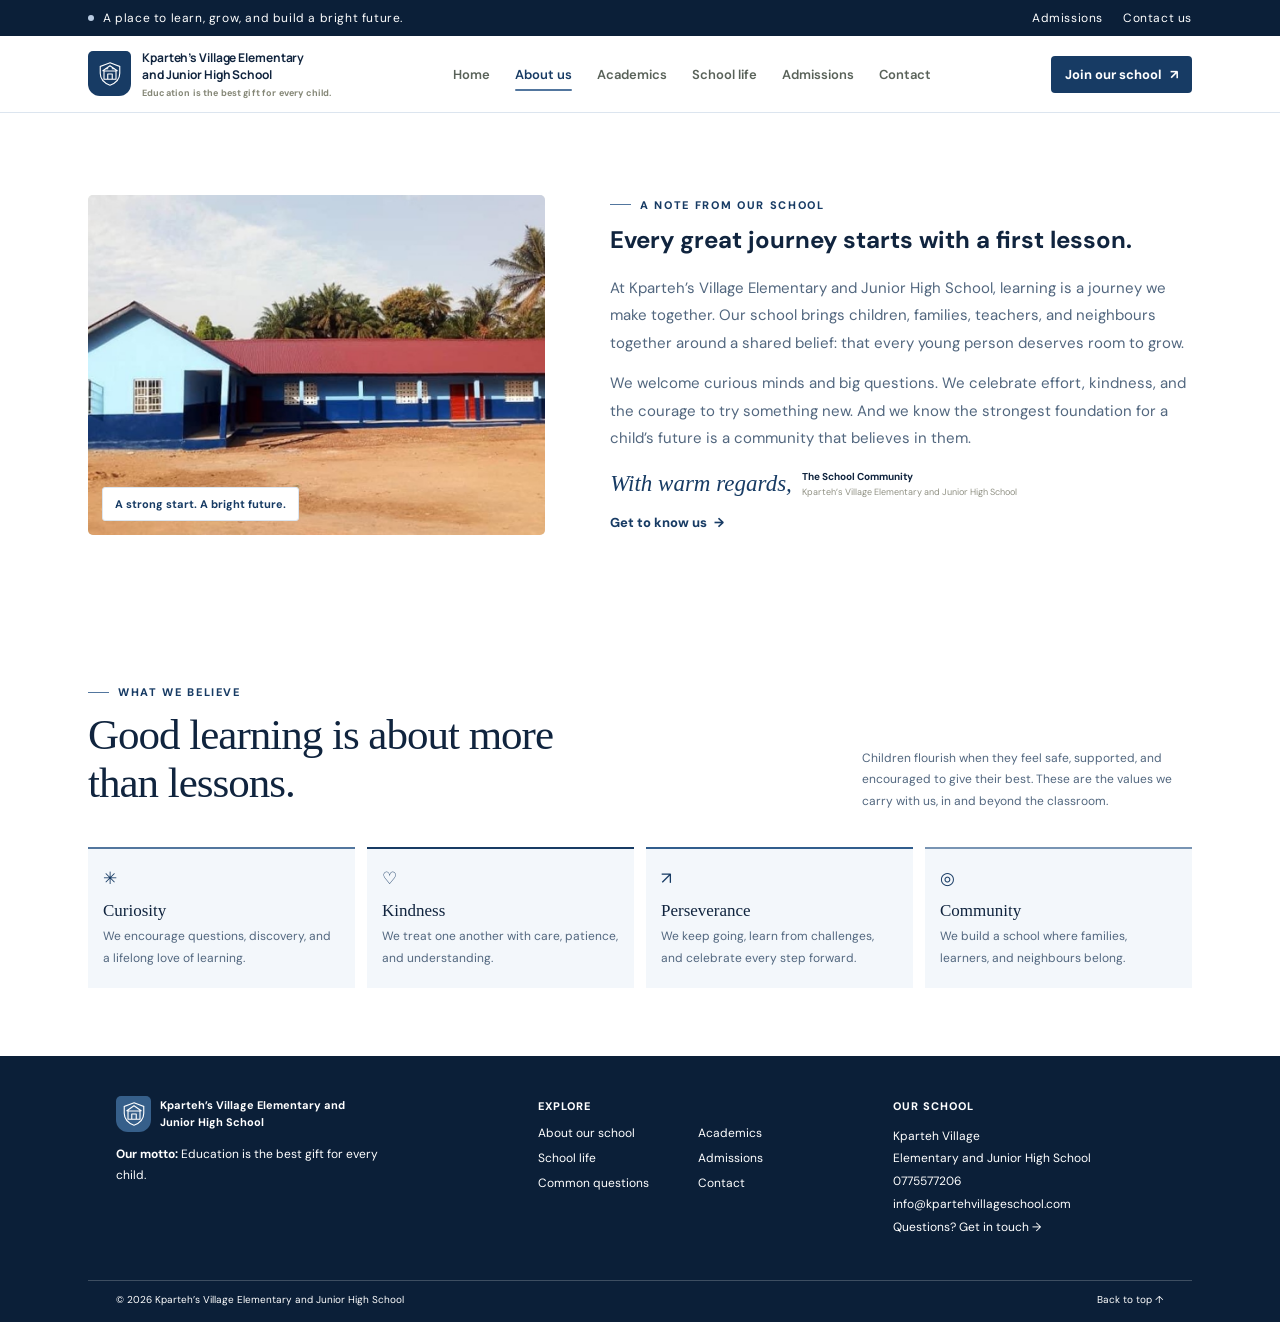
==== commit e13cdace: "Refresh cached site styles for navy footer" ====
--- a/about.html
+++ b/about.html
@@ -9,7 +9,7 @@
 <link rel="preconnect" href="https://fonts.googleapis.com">
 <link rel="preconnect" href="https://fonts.gstatic.com" crossorigin>
 <link href="https://fonts.googleapis.com/css2?family=DM+Sans:wght@400;500;600;700;800&family=Manrope:wght@400;500;600;700;800&display=swap" rel="stylesheet">
-<link rel="stylesheet" href="site.css">
+<link rel="stylesheet" href="site.css?v=navy-footer">
 </head>
 <body data-page="about.html">
 <a class="skip-link" href="#main">Skip to main content</a>
--- a/site.css
+++ b/site.css
@@ -12,3 +12,10 @@
 body{font-size:16px}.topline-inner{font-size:12px}.nav a{font-size:13px}.header-cta,.button{font-size:13px}.eyebrow{font-size:11px}.hero-copy{max-width:470px;font-size:16px;line-height:1.8}.hero-note{font-size:12px}.corner-label,.welcome-chip{font-size:11px}.stat-copy strong{font-size:18px}.stat-copy span{font-size:11px}.section-heading>p,.about-copy>p,.admissions-copy>p,.contact-copy>p,.welcome-copy>p,.life-copy>p{font-size:15px;line-height:1.85}.text-link{font-size:13px}.program-card p{font-size:13px;line-height:1.8}.program-card .text-link{font-size:12px}.program-card h3{font-size:23px}.value-card h3{font-size:17px}.value-card p,.values-head>p{font-size:12px;line-height:1.8}.admissions-contact .button{font-size:12px}.step h3{font-size:17px}.step p{font-size:12px;line-height:1.8}.life-item{font-size:13px}.form-title{font-size:25px}.form-caption{font-size:12px;line-height:1.7}.field label{font-size:11px}.field input,.field select,.field textarea{font-size:14px}.form-note{font-size:10px;line-height:1.65}.form-status{font-size:12px;line-height:1.7}.faq-question{font-size:17px}.faq-answer{font-size:13px;line-height:1.8}.footer-heading{font-size:11px}.footer-links a,.footer-text{font-size:12px}.footer-intro p{font-size:12px;line-height:1.8}.footer-bottom{font-size:10px}
 @media(max-width:700px){body{font-size:15px}.topline-inner{font-size:11px}.topline-message,.topline-links{font-size:11px}.nav a{font-size:14px}.header-cta,.button{font-size:12px}.eyebrow{font-size:10px}.hero-copy{font-size:15px}.hero-note{font-size:11px}.corner-label,.welcome-chip{font-size:10px}.section-heading>p,.about-copy>p,.admissions-copy>p,.contact-copy>p,.welcome-copy>p,.life-copy>p{font-size:14px}.program-card p{font-size:13px}.program-card .text-link{font-size:12px}.value-card p,.values-head>p{font-size:12px}.step p{font-size:12px}.life-item{font-size:12px}.form-caption{font-size:11px}.field label{font-size:11px}.field input,.field select,.field textarea{font-size:14px}.form-note{font-size:10px}.faq-question{font-size:16px}.faq-answer{font-size:13px}.footer-links a,.footer-text,.footer-intro p{font-size:11px}.footer-bottom{font-size:9px}}
 .brand-copy small{font-size:9px;letter-spacing:.15px;line-height:1.35;text-transform:none}
+:root{--paper:#fff;--ink:#10243e;--muted:#52677f;--green:#173b64;--green-deep:#0b1f38;--green-pale:#edf3fa;--gold:#52769e;--terracotta:#315d8d;--line:#dce5ef;--shadow:0 14px 40px #10243e0d}
+body{background:#fff;color:var(--ink)}button:focus-visible,a:focus-visible,input:focus-visible,select:focus-visible,textarea:focus-visible{outline-color:#52769e}.topline{background:#0b1f38;color:#fff}.topline-message,.topline-links{color:#fff}.topline-message i{background:#b8cbe2}.header{background:rgba(255,255,255,.97);border-color:#dce5ef}.nav a:hover,.nav a.active{color:#173b64}.hero:before{border-color:#e0e9f3}.hero:after{border-color:#e8eef6}.hero-copy{color:#52677f}.hero-note{color:#52677f}.note-avatars span,.note-avatars span:nth-child(2),.note-avatars span:nth-child(3){background:#edf3fa;color:#173b64}.corner-label,.welcome-chip{border-color:#dce5ef;background:#fff;color:#173b64}.stats-band{background:#0b1f38}.stat-icon{background:#ffffff18;color:#d3e1f2}.stat-copy span{color:#d0dbea}.program-section,.life-section{background:#f2f6fb}.program-card{border-color:#dce5ef;background:#fff}.program-number{color:#7c95b2}.values-section,.welcome-section,.faq-section{background:#fff}.value-card{background:#f3f7fb;border-color:#52769e}.value-card:nth-child(2){border-color:#173b64}.value-card:nth-child(3){border-color:#315d8d}.value-card:nth-child(4){border-color:#7894b3}.value-card p,.values-head>p,.section-heading>p,.welcome-copy>p,.life-copy>p,.contact-copy>p{color:#52677f}.admissions-section{background:#0b1f38}.admissions-section .eyebrow{color:#d2e0f1}.admissions-copy>p,.step p{color:#d5dfec}.step-number{border-color:#849dbb;color:#d4e3f4}.step:not(:last-child) .step-number:after{background:#64809f}.admissions-section .button-primary{background:#e5edf7;color:#10243e}.admissions-section .button-primary:hover{background:#fff}.admissions-section .button-outline{border-color:#8da4bf;color:#fff}.admissions-section .button-outline:hover{background:#ffffff12}.life-item{color:#243b56}.life-item i,.contact-detail-icon{background:#edf3fa;color:#173b64}.contact-section{background:#f1f5fa}.field label{color:#304b69}.field input,.field select,.field textarea{border-color:#d6e0eb}.form-note,.form-caption{color:#52677f}.form-status{border-color:#cbd9e9;background:#eff4fa;color:#24486f}.faq-answer{color:#52677f}.footer{background:#0b1f38;color:#fff}.footer-main .crest{background:#365f8a}.footer-heading{color:#cfdef0}.footer-intro p,.footer-links a,.footer-text,.footer-bottom{color:#d5dfec}.footer-links a:hover,.footer .back-top,.footer-bottom .back-top{color:#fff}.footer-bottom{border-top-color:#ffffff35}
+
+/* Keep the shared footer consistently navy and white on every page. */
+.footer{background:#0b1f38;color:#fff}
+.footer .footer-heading,.footer .footer-intro p,.footer .footer-links a,.footer .footer-text,.footer .footer-bottom,.footer .back-top{color:#fff}
+.footer .footer-links a:hover,.footer .back-top:hover{color:#fff}
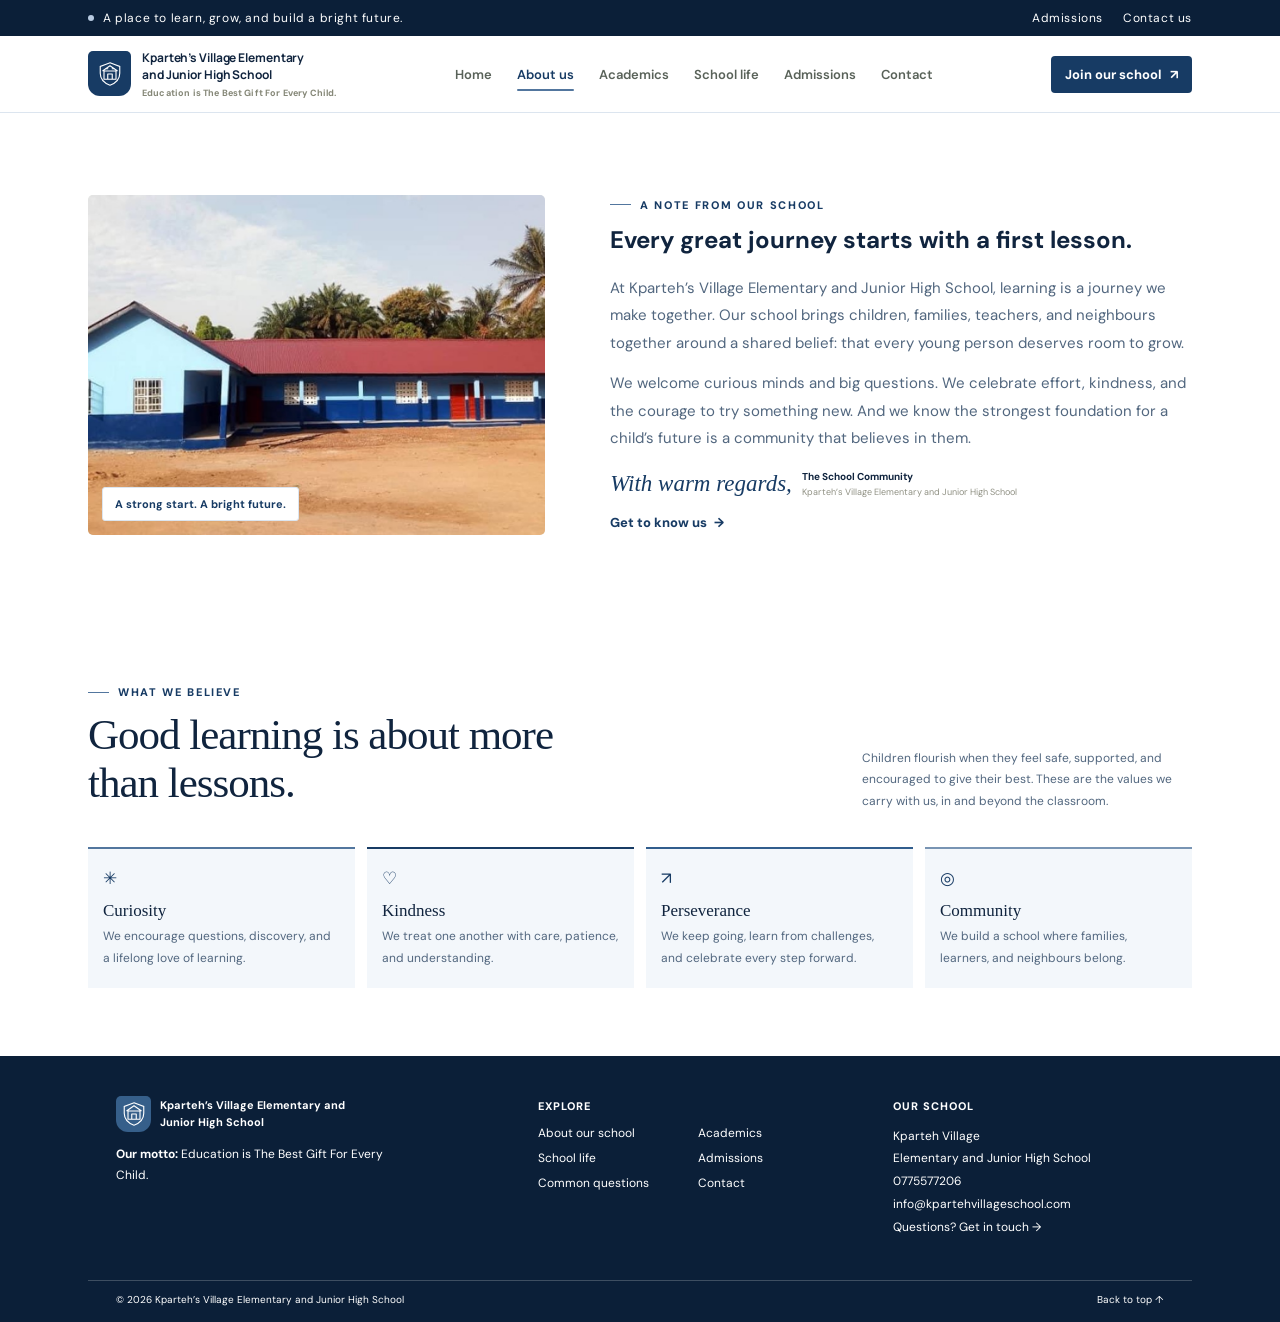
==== commit 423f947e: "Update school motto capitalization" ====
--- a/about.html
+++ b/about.html
@@ -15,7 +15,7 @@
 <a class="skip-link" href="#main">Skip to main content</a>
 <div class="topline"><div class="topline-inner"><div class="topline-message"><i></i> A place to learn, grow, and build a bright future.</div><div class="topline-links"><a href="admissions.html">Admissions</a><a href="contact.html">Contact us</a></div></div></div>
 <header class="header"><div class="header-inner">
-    <a class="brand" href="index.html" aria-label="Kparteh's Village School home"><span class="crest"><svg viewBox="0 0 40 40" aria-hidden="true"><path d="M20 5 33 10v9c0 8-5.6 13.2-13 16-7.4-2.8-13-8-13-16v-9z" fill="none" stroke="currentColor" stroke-width="1.5"/><path d="M12 16h16v11H12zm-2 0 10-7 10 7M17 27v-7h6v7" fill="none" stroke="currentColor" stroke-width="1.5" stroke-linejoin="round"/><path d="M15 13h2m6 0h2" stroke="currentColor" stroke-width="1.5" stroke-linecap="round"/></svg></span><span class="brand-copy"><strong>Kparteh’s Village Elementary<br>and Junior High School</strong><small>Education is the best gift for every child.</small></span></a>
+    <a class="brand" href="index.html" aria-label="Kparteh's Village School home"><span class="crest"><svg viewBox="0 0 40 40" aria-hidden="true"><path d="M20 5 33 10v9c0 8-5.6 13.2-13 16-7.4-2.8-13-8-13-16v-9z" fill="none" stroke="currentColor" stroke-width="1.5"/><path d="M12 16h16v11H12zm-2 0 10-7 10 7M17 27v-7h6v7" fill="none" stroke="currentColor" stroke-width="1.5" stroke-linejoin="round"/><path d="M15 13h2m6 0h2" stroke="currentColor" stroke-width="1.5" stroke-linecap="round"/></svg></span><span class="brand-copy"><strong>Kparteh’s Village Elementary<br>and Junior High School</strong><small>Education is The Best Gift For Every Child.</small></span></a>
     <nav class="nav" id="mainNav" aria-label="Main navigation"><a href="index.html">Home</a><a href="about.html">About us</a><a href="academics.html">Academics</a><a href="life.html">School life</a><a href="admissions.html">Admissions</a><a href="contact.html">Contact</a></nav>
     <a class="header-cta" href="admissions.html">Join our school <span aria-hidden="true">↗</span></a><button class="menu-toggle" id="menuToggle" aria-expanded="false" aria-controls="mainNav" aria-label="Open navigation menu"><svg viewBox="0 0 24 24"><path d="M4 7h16M4 12h16M4 17h16" fill="none" stroke="currentColor" stroke-width="1.8" stroke-linecap="round"/></svg></button>
   </div></header>
@@ -23,7 +23,7 @@
 <section class="section welcome-section" id="about"><div class="section-inner welcome-grid"><div class="welcome-illustration"><img src="Image/schoolbuilding.jpg" alt="Kparteh Village Elementary and Junior High School building" loading="lazy"><span class="welcome-chip">A strong start. A bright future.</span></div><div class="welcome-copy"><div class="eyebrow">A note from our school</div><h2>Every great journey starts with a first lesson.</h2><p>At Kparteh’s Village Elementary and Junior High School, learning is a journey we make together. Our school brings children, families, teachers, and neighbours together around a shared belief: that every young person deserves room to grow.</p><p>We welcome curious minds and big questions. We celebrate effort, kindness, and the courage to try something new. And we know the strongest foundation for a child’s future is a community that believes in them.</p><div class="signature"><span class="signature-mark">With warm regards,</span><span class="signature-text"><strong>The School Community</strong><small>Kparteh’s Village Elementary and Junior High School</small></span></div><a class="text-link" href="academics.html">Get to know us <span>→</span></a></div></div></section>
 <section class="section values-section"><div class="section-inner"><div class="values-head"><div class="section-heading"><div class="eyebrow">What we believe</div><h2>Good learning is about more than lessons.</h2></div><p>Children flourish when they feel safe, supported, and encouraged to give their best. These are the values we carry with us, in and beyond the classroom.</p></div><div class="value-grid"><article class="value-card"><span class="value-symbol">✳</span><h3>Curiosity</h3><p>We encourage questions, discovery, and a lifelong love of learning.</p></article><article class="value-card"><span class="value-symbol">♡</span><h3>Kindness</h3><p>We treat one another with care, patience, and understanding.</p></article><article class="value-card"><span class="value-symbol">↗</span><h3>Perseverance</h3><p>We keep going, learn from challenges, and celebrate every step forward.</p></article><article class="value-card"><span class="value-symbol">◎</span><h3>Community</h3><p>We build a school where families, learners, and neighbours belong.</p></article></div></div></section>
 </main>
-<footer class="footer"><div class="footer-main"><div class="footer-intro"><a class="footer-brand" href="index.html"><span class="crest"><svg viewBox="0 0 40 40" aria-hidden="true"><path d="M20 5 33 10v9c0 8-5.6 13.2-13 16-7.4-2.8-13-8-13-16v-9z" fill="none" stroke="currentColor" stroke-width="1.5"/><path d="M12 16h16v11H12zm-2 0 10-7 10 7M17 27v-7h6v7" fill="none" stroke="currentColor" stroke-width="1.5" stroke-linejoin="round"/></svg></span><strong>Kparteh’s Village Elementary and Junior High School</strong></a><p><strong>Our motto:</strong> Education is the best gift for every child.</p></div><div><h3 class="footer-heading">Explore</h3><nav class="footer-links" aria-label="Footer navigation"><a href="about.html">About our school</a><a href="academics.html">Academics</a><a href="life.html">School life</a><a href="admissions.html">Admissions</a><a href="contact.html#faq">Common questions</a><a href="contact.html">Contact</a></nav></div><div><h3 class="footer-heading">Our school</h3><p class="footer-text" style="line-height:1.9">Kparteh Village<br>Elementary and Junior High School<br><a href="tel:0775577206">0775577206</a><br><a href="mailto:info@kpartehvillageschool.com">info@kpartehvillageschool.com</a><br><a class="back-top" href="contact.html">Questions? Get in touch →</a></p></div></div><div class="footer-bottom"><span>© <span id="year"></span> Kparteh’s Village Elementary and Junior High School</span><a href="index.html" class="back-top">Back to top ↑</a></div></footer>
+<footer class="footer"><div class="footer-main"><div class="footer-intro"><a class="footer-brand" href="index.html"><span class="crest"><svg viewBox="0 0 40 40" aria-hidden="true"><path d="M20 5 33 10v9c0 8-5.6 13.2-13 16-7.4-2.8-13-8-13-16v-9z" fill="none" stroke="currentColor" stroke-width="1.5"/><path d="M12 16h16v11H12zm-2 0 10-7 10 7M17 27v-7h6v7" fill="none" stroke="currentColor" stroke-width="1.5" stroke-linejoin="round"/></svg></span><strong>Kparteh’s Village Elementary and Junior High School</strong></a><p><strong>Our motto:</strong> Education is The Best Gift For Every Child.</p></div><div><h3 class="footer-heading">Explore</h3><nav class="footer-links" aria-label="Footer navigation"><a href="about.html">About our school</a><a href="academics.html">Academics</a><a href="life.html">School life</a><a href="admissions.html">Admissions</a><a href="contact.html#faq">Common questions</a><a href="contact.html">Contact</a></nav></div><div><h3 class="footer-heading">Our school</h3><p class="footer-text" style="line-height:1.9">Kparteh Village<br>Elementary and Junior High School<br><a href="tel:0775577206">0775577206</a><br><a href="mailto:info@kpartehvillageschool.com">info@kpartehvillageschool.com</a><br><a class="back-top" href="contact.html">Questions? Get in touch →</a></p></div></div><div class="footer-bottom"><span>© <span id="year"></span> Kparteh’s Village Elementary and Junior High School</span><a href="index.html" class="back-top">Back to top ↑</a></div></footer>
 <script>
 const menuToggle=document.getElementById('menuToggle');const mainNav=document.getElementById('mainNav');
 menuToggle.addEventListener('click',()=>{const open=menuToggle.getAttribute('aria-expanded')!=='true';menuToggle.setAttribute('aria-expanded',String(open));menuToggle.setAttribute('aria-label',open?'Close navigation menu':'Open navigation menu');mainNav.classList.toggle('open',open)});
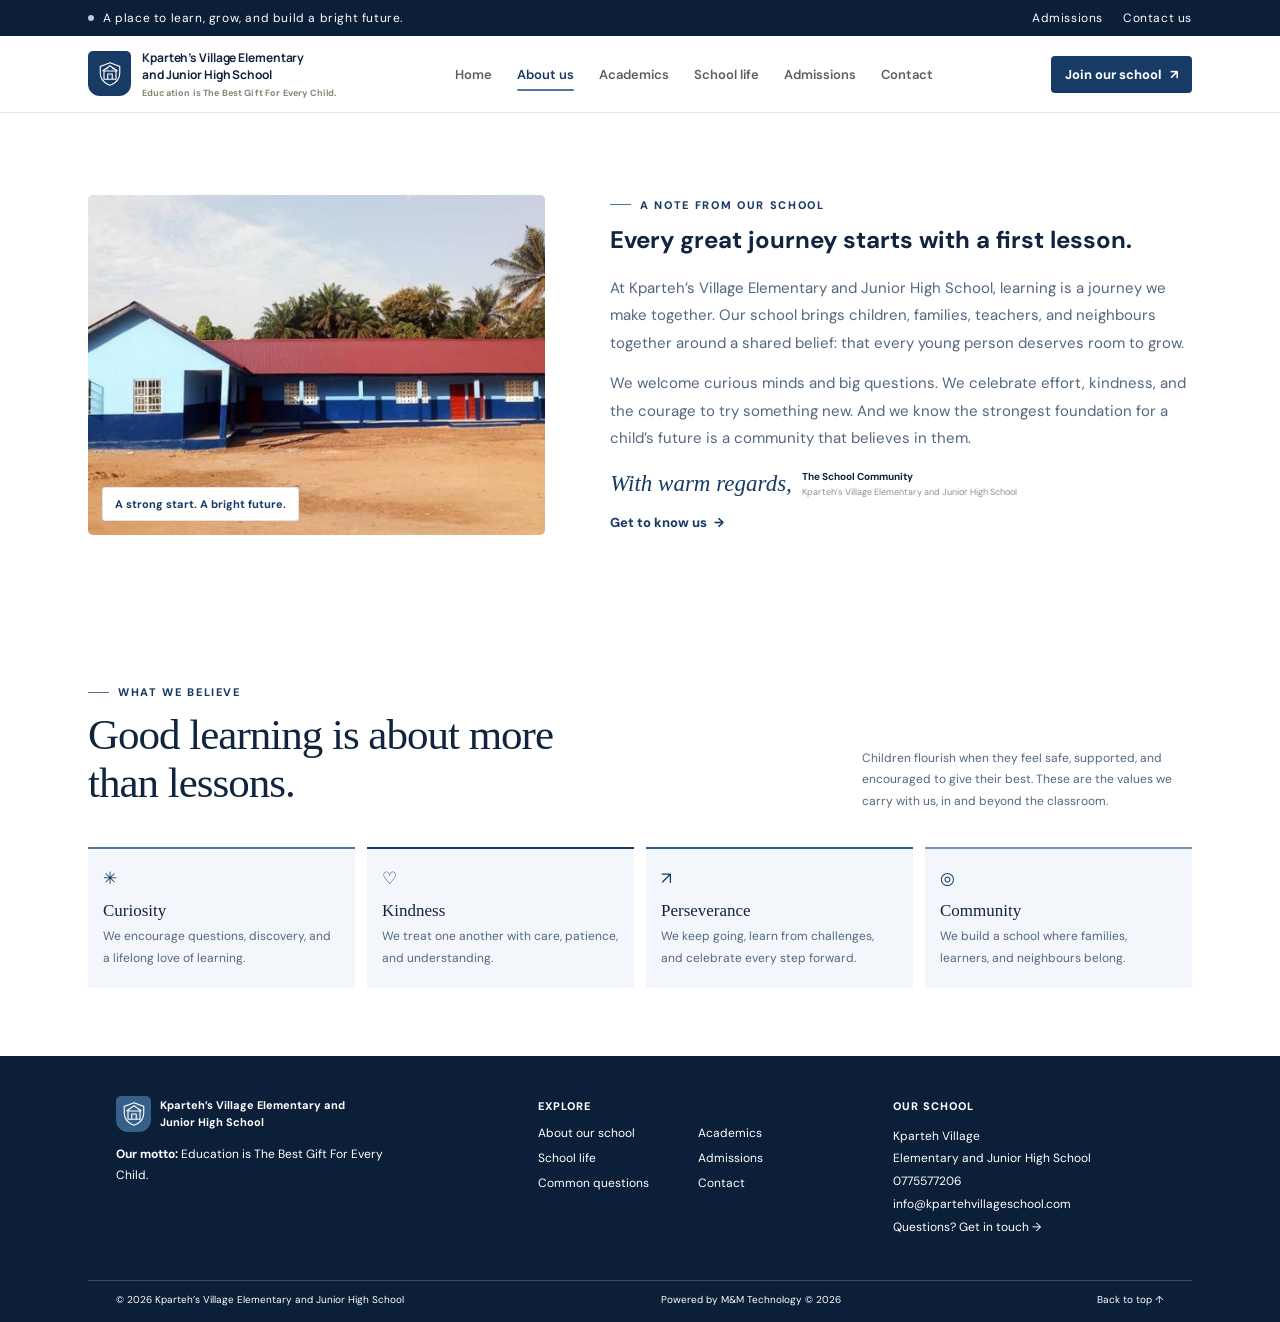
==== commit 37a68878: "Add technology credit to page footers" ====
--- a/about.html
+++ b/about.html
@@ -23,7 +23,7 @@
 <section class="section welcome-section" id="about"><div class="section-inner welcome-grid"><div class="welcome-illustration"><img src="Image/schoolbuilding.jpg" alt="Kparteh Village Elementary and Junior High School building" loading="lazy"><span class="welcome-chip">A strong start. A bright future.</span></div><div class="welcome-copy"><div class="eyebrow">A note from our school</div><h2>Every great journey starts with a first lesson.</h2><p>At Kparteh’s Village Elementary and Junior High School, learning is a journey we make together. Our school brings children, families, teachers, and neighbours together around a shared belief: that every young person deserves room to grow.</p><p>We welcome curious minds and big questions. We celebrate effort, kindness, and the courage to try something new. And we know the strongest foundation for a child’s future is a community that believes in them.</p><div class="signature"><span class="signature-mark">With warm regards,</span><span class="signature-text"><strong>The School Community</strong><small>Kparteh’s Village Elementary and Junior High School</small></span></div><a class="text-link" href="academics.html">Get to know us <span>→</span></a></div></div></section>
 <section class="section values-section"><div class="section-inner"><div class="values-head"><div class="section-heading"><div class="eyebrow">What we believe</div><h2>Good learning is about more than lessons.</h2></div><p>Children flourish when they feel safe, supported, and encouraged to give their best. These are the values we carry with us, in and beyond the classroom.</p></div><div class="value-grid"><article class="value-card"><span class="value-symbol">✳</span><h3>Curiosity</h3><p>We encourage questions, discovery, and a lifelong love of learning.</p></article><article class="value-card"><span class="value-symbol">♡</span><h3>Kindness</h3><p>We treat one another with care, patience, and understanding.</p></article><article class="value-card"><span class="value-symbol">↗</span><h3>Perseverance</h3><p>We keep going, learn from challenges, and celebrate every step forward.</p></article><article class="value-card"><span class="value-symbol">◎</span><h3>Community</h3><p>We build a school where families, learners, and neighbours belong.</p></article></div></div></section>
 </main>
-<footer class="footer"><div class="footer-main"><div class="footer-intro"><a class="footer-brand" href="index.html"><span class="crest"><svg viewBox="0 0 40 40" aria-hidden="true"><path d="M20 5 33 10v9c0 8-5.6 13.2-13 16-7.4-2.8-13-8-13-16v-9z" fill="none" stroke="currentColor" stroke-width="1.5"/><path d="M12 16h16v11H12zm-2 0 10-7 10 7M17 27v-7h6v7" fill="none" stroke="currentColor" stroke-width="1.5" stroke-linejoin="round"/></svg></span><strong>Kparteh’s Village Elementary and Junior High School</strong></a><p><strong>Our motto:</strong> Education is The Best Gift For Every Child.</p></div><div><h3 class="footer-heading">Explore</h3><nav class="footer-links" aria-label="Footer navigation"><a href="about.html">About our school</a><a href="academics.html">Academics</a><a href="life.html">School life</a><a href="admissions.html">Admissions</a><a href="contact.html#faq">Common questions</a><a href="contact.html">Contact</a></nav></div><div><h3 class="footer-heading">Our school</h3><p class="footer-text" style="line-height:1.9">Kparteh Village<br>Elementary and Junior High School<br><a href="tel:0775577206">0775577206</a><br><a href="mailto:info@kpartehvillageschool.com">info@kpartehvillageschool.com</a><br><a class="back-top" href="contact.html">Questions? Get in touch →</a></p></div></div><div class="footer-bottom"><span>© <span id="year"></span> Kparteh’s Village Elementary and Junior High School</span><a href="index.html" class="back-top">Back to top ↑</a></div></footer>
+<footer class="footer"><div class="footer-main"><div class="footer-intro"><a class="footer-brand" href="index.html"><span class="crest"><svg viewBox="0 0 40 40" aria-hidden="true"><path d="M20 5 33 10v9c0 8-5.6 13.2-13 16-7.4-2.8-13-8-13-16v-9z" fill="none" stroke="currentColor" stroke-width="1.5"/><path d="M12 16h16v11H12zm-2 0 10-7 10 7M17 27v-7h6v7" fill="none" stroke="currentColor" stroke-width="1.5" stroke-linejoin="round"/></svg></span><strong>Kparteh’s Village Elementary and Junior High School</strong></a><p><strong>Our motto:</strong> Education is The Best Gift For Every Child.</p></div><div><h3 class="footer-heading">Explore</h3><nav class="footer-links" aria-label="Footer navigation"><a href="about.html">About our school</a><a href="academics.html">Academics</a><a href="life.html">School life</a><a href="admissions.html">Admissions</a><a href="contact.html#faq">Common questions</a><a href="contact.html">Contact</a></nav></div><div><h3 class="footer-heading">Our school</h3><p class="footer-text" style="line-height:1.9">Kparteh Village<br>Elementary and Junior High School<br><a href="tel:0775577206">0775577206</a><br><a href="mailto:info@kpartehvillageschool.com">info@kpartehvillageschool.com</a><br><a class="back-top" href="contact.html">Questions? Get in touch →</a></p></div></div><div class="footer-bottom"><span>© <span id="year"></span> Kparteh’s Village Elementary and Junior High School</span><span>Powered by M&amp;M Technology &#169; 2026</span><a href="index.html" class="back-top">Back to top ↑</a></div></footer>
 <script>
 const menuToggle=document.getElementById('menuToggle');const mainNav=document.getElementById('mainNav');
 menuToggle.addEventListener('click',()=>{const open=menuToggle.getAttribute('aria-expanded')!=='true';menuToggle.setAttribute('aria-expanded',String(open));menuToggle.setAttribute('aria-label',open?'Close navigation menu':'Open navigation menu');mainNav.classList.toggle('open',open)});
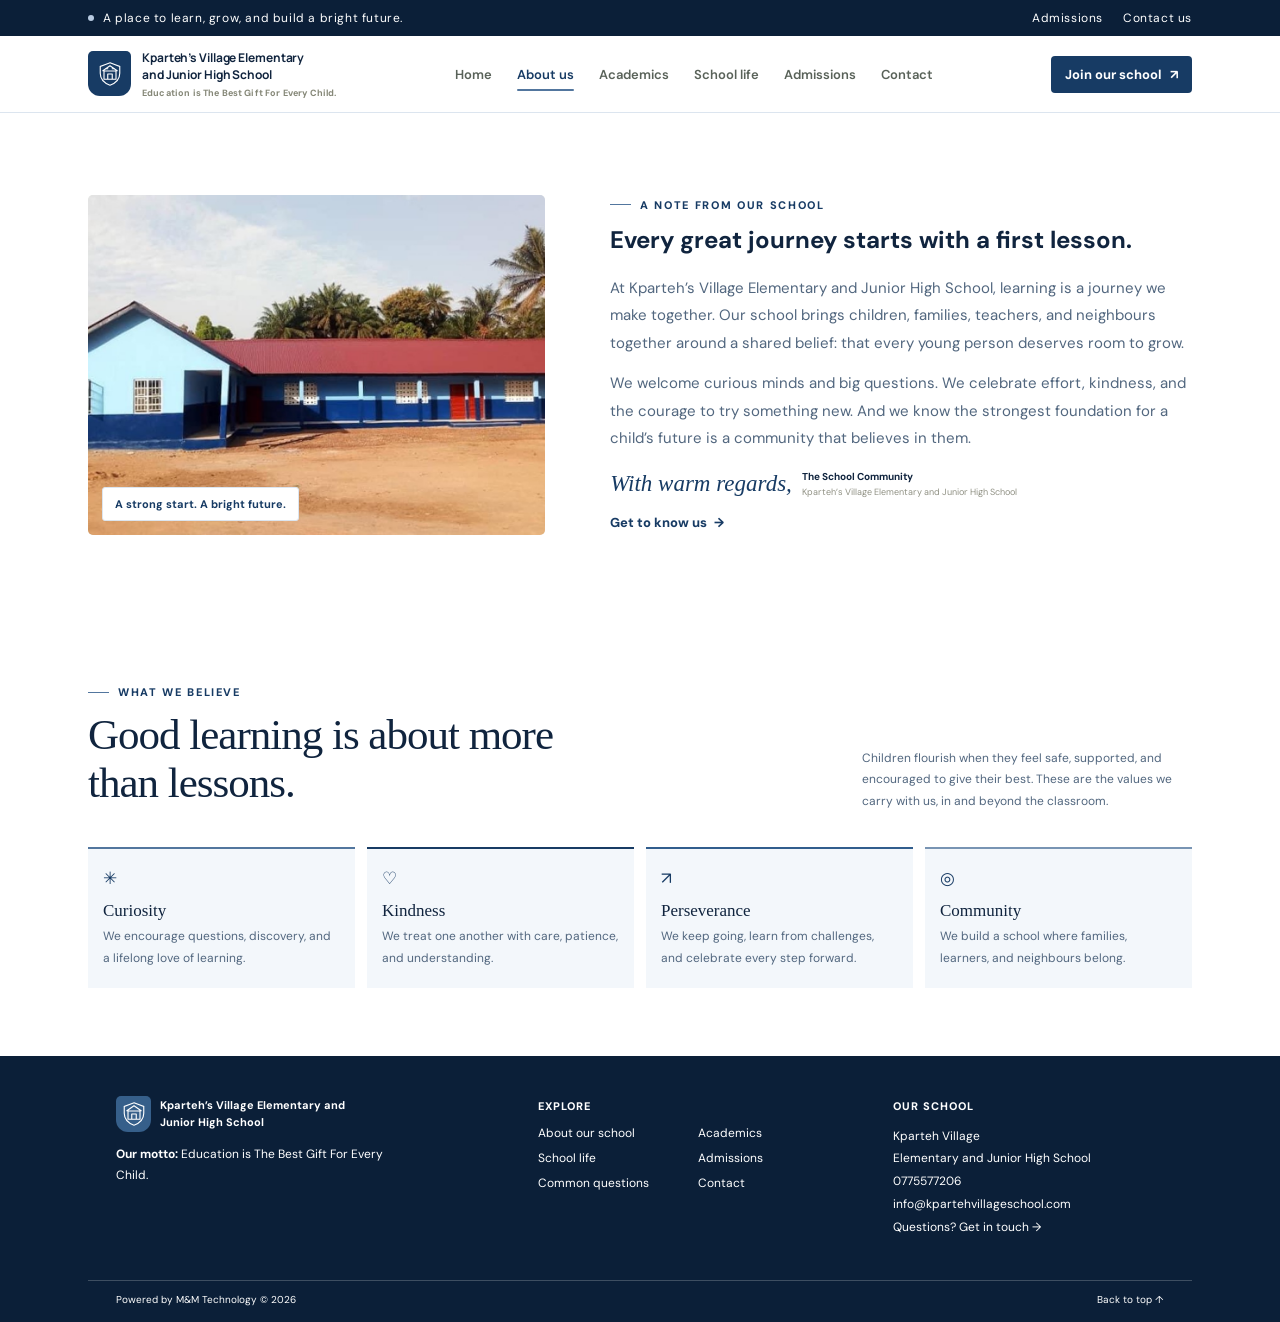
==== commit a6bf156b: "Remove school copyright from footers" ====
--- a/about.html
+++ b/about.html
@@ -23,13 +23,13 @@
 <section class="section welcome-section" id="about"><div class="section-inner welcome-grid"><div class="welcome-illustration"><img src="Image/schoolbuilding.jpg" alt="Kparteh Village Elementary and Junior High School building" loading="lazy"><span class="welcome-chip">A strong start. A bright future.</span></div><div class="welcome-copy"><div class="eyebrow">A note from our school</div><h2>Every great journey starts with a first lesson.</h2><p>At Kparteh’s Village Elementary and Junior High School, learning is a journey we make together. Our school brings children, families, teachers, and neighbours together around a shared belief: that every young person deserves room to grow.</p><p>We welcome curious minds and big questions. We celebrate effort, kindness, and the courage to try something new. And we know the strongest foundation for a child’s future is a community that believes in them.</p><div class="signature"><span class="signature-mark">With warm regards,</span><span class="signature-text"><strong>The School Community</strong><small>Kparteh’s Village Elementary and Junior High School</small></span></div><a class="text-link" href="academics.html">Get to know us <span>→</span></a></div></div></section>
 <section class="section values-section"><div class="section-inner"><div class="values-head"><div class="section-heading"><div class="eyebrow">What we believe</div><h2>Good learning is about more than lessons.</h2></div><p>Children flourish when they feel safe, supported, and encouraged to give their best. These are the values we carry with us, in and beyond the classroom.</p></div><div class="value-grid"><article class="value-card"><span class="value-symbol">✳</span><h3>Curiosity</h3><p>We encourage questions, discovery, and a lifelong love of learning.</p></article><article class="value-card"><span class="value-symbol">♡</span><h3>Kindness</h3><p>We treat one another with care, patience, and understanding.</p></article><article class="value-card"><span class="value-symbol">↗</span><h3>Perseverance</h3><p>We keep going, learn from challenges, and celebrate every step forward.</p></article><article class="value-card"><span class="value-symbol">◎</span><h3>Community</h3><p>We build a school where families, learners, and neighbours belong.</p></article></div></div></section>
 </main>
-<footer class="footer"><div class="footer-main"><div class="footer-intro"><a class="footer-brand" href="index.html"><span class="crest"><svg viewBox="0 0 40 40" aria-hidden="true"><path d="M20 5 33 10v9c0 8-5.6 13.2-13 16-7.4-2.8-13-8-13-16v-9z" fill="none" stroke="currentColor" stroke-width="1.5"/><path d="M12 16h16v11H12zm-2 0 10-7 10 7M17 27v-7h6v7" fill="none" stroke="currentColor" stroke-width="1.5" stroke-linejoin="round"/></svg></span><strong>Kparteh’s Village Elementary and Junior High School</strong></a><p><strong>Our motto:</strong> Education is The Best Gift For Every Child.</p></div><div><h3 class="footer-heading">Explore</h3><nav class="footer-links" aria-label="Footer navigation"><a href="about.html">About our school</a><a href="academics.html">Academics</a><a href="life.html">School life</a><a href="admissions.html">Admissions</a><a href="contact.html#faq">Common questions</a><a href="contact.html">Contact</a></nav></div><div><h3 class="footer-heading">Our school</h3><p class="footer-text" style="line-height:1.9">Kparteh Village<br>Elementary and Junior High School<br><a href="tel:0775577206">0775577206</a><br><a href="mailto:info@kpartehvillageschool.com">info@kpartehvillageschool.com</a><br><a class="back-top" href="contact.html">Questions? Get in touch →</a></p></div></div><div class="footer-bottom"><span>© <span id="year"></span> Kparteh’s Village Elementary and Junior High School</span><span>Powered by M&amp;M Technology &#169; 2026</span><a href="index.html" class="back-top">Back to top ↑</a></div></footer>
+<footer class="footer"><div class="footer-main"><div class="footer-intro"><a class="footer-brand" href="index.html"><span class="crest"><svg viewBox="0 0 40 40" aria-hidden="true"><path d="M20 5 33 10v9c0 8-5.6 13.2-13 16-7.4-2.8-13-8-13-16v-9z" fill="none" stroke="currentColor" stroke-width="1.5"/><path d="M12 16h16v11H12zm-2 0 10-7 10 7M17 27v-7h6v7" fill="none" stroke="currentColor" stroke-width="1.5" stroke-linejoin="round"/></svg></span><strong>Kparteh’s Village Elementary and Junior High School</strong></a><p><strong>Our motto:</strong> Education is The Best Gift For Every Child.</p></div><div><h3 class="footer-heading">Explore</h3><nav class="footer-links" aria-label="Footer navigation"><a href="about.html">About our school</a><a href="academics.html">Academics</a><a href="life.html">School life</a><a href="admissions.html">Admissions</a><a href="contact.html#faq">Common questions</a><a href="contact.html">Contact</a></nav></div><div><h3 class="footer-heading">Our school</h3><p class="footer-text" style="line-height:1.9">Kparteh Village<br>Elementary and Junior High School<br><a href="tel:0775577206">0775577206</a><br><a href="mailto:info@kpartehvillageschool.com">info@kpartehvillageschool.com</a><br><a class="back-top" href="contact.html">Questions? Get in touch →</a></p></div></div><div class="footer-bottom"><span>Powered by M&amp;M Technology &#169; 2026</span><a href="index.html" class="back-top">Back to top ↑</a></div></footer>
 <script>
 const menuToggle=document.getElementById('menuToggle');const mainNav=document.getElementById('mainNav');
 menuToggle.addEventListener('click',()=>{const open=menuToggle.getAttribute('aria-expanded')!=='true';menuToggle.setAttribute('aria-expanded',String(open));menuToggle.setAttribute('aria-label',open?'Close navigation menu':'Open navigation menu');mainNav.classList.toggle('open',open)});
 mainNav.addEventListener('click',event=>{if(event.target.closest('a')){mainNav.classList.remove('open');menuToggle.setAttribute('aria-expanded','false');menuToggle.setAttribute('aria-label','Open navigation menu')}});
 const currentPage=document.body.dataset.page;document.querySelectorAll('.nav a').forEach(link=>{if(link.getAttribute('href')===currentPage){link.classList.add('active');link.setAttribute('aria-current','page')}});
-document.getElementById('year').textContent=new Date().getFullYear();
+
 document.querySelectorAll('.faq-question').forEach(button=>button.addEventListener('click',()=>{const open=button.getAttribute('aria-expanded')==='true';button.setAttribute('aria-expanded',String(!open));button.nextElementSibling.hidden=open}));
 const contactForm=document.getElementById('contactForm');if(contactForm)contactForm.addEventListener('submit',async event=>{event.preventDefault();const data=new FormData(contactForm);const text='Name: '+data.get('name')+'\nPhone: '+(data.get('phone')||'Not provided')+'\nTopic: '+data.get('reason')+'\n\n'+data.get('message');const status=document.getElementById('contactStatus');try{await navigator.clipboard.writeText('Subject: Question for Kparteh’s Village School\n\n'+text);status.textContent='Your message has been copied. You can paste it into an email or share it with the school directly.'}catch{status.textContent='Your message has not been sent. Please copy your details and contact the school directly.'}status.classList.add('show')});
 </script>
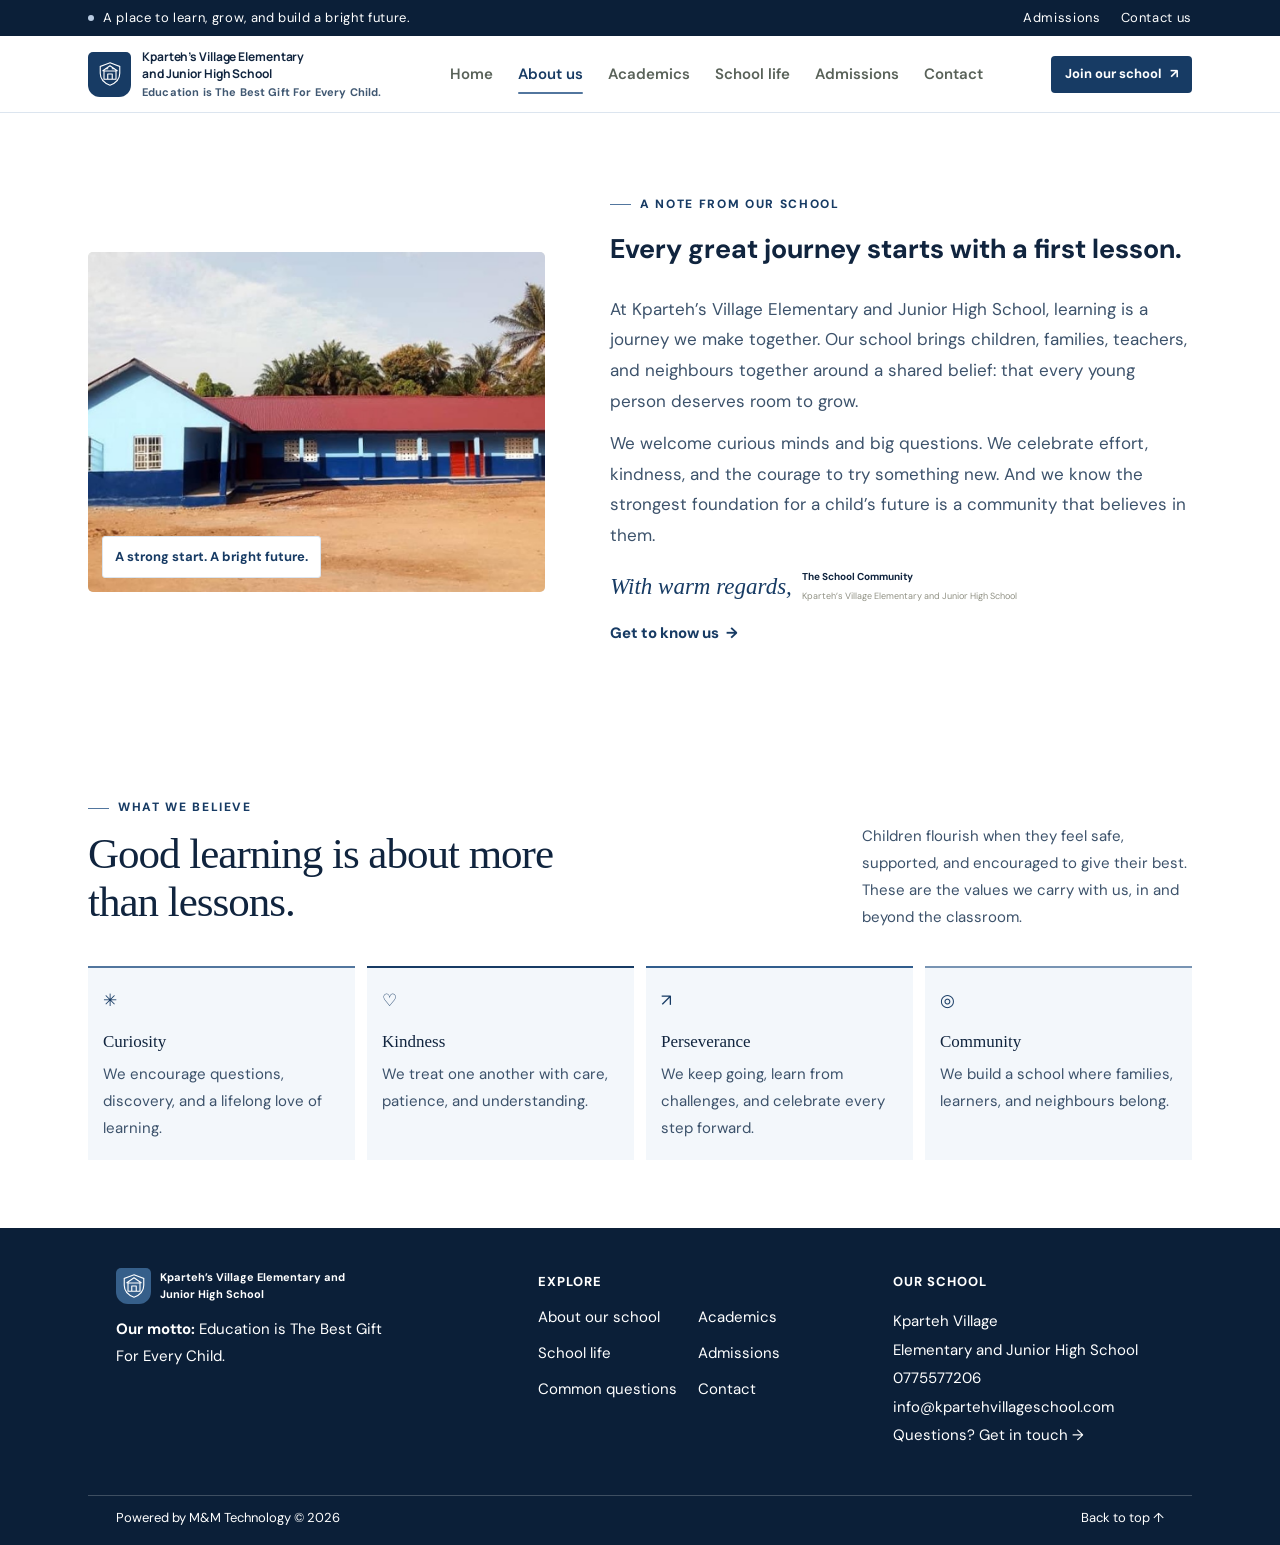
==== commit 8f00664b: "Improve website text readability" ====
--- a/about.html
+++ b/about.html
@@ -9,7 +9,7 @@
 <link rel="preconnect" href="https://fonts.googleapis.com">
 <link rel="preconnect" href="https://fonts.gstatic.com" crossorigin>
 <link href="https://fonts.googleapis.com/css2?family=DM+Sans:wght@400;500;600;700;800&family=Manrope:wght@400;500;600;700;800&display=swap" rel="stylesheet">
-<link rel="stylesheet" href="site.css?v=navy-footer">
+<link rel="stylesheet" href="site.css?v=readable-text">
 </head>
 <body data-page="about.html">
 <a class="skip-link" href="#main">Skip to main content</a>
--- a/site.css
+++ b/site.css
@@ -19,3 +19,46 @@
 .footer{background:#0b1f38;color:#fff}
 .footer .footer-heading,.footer .footer-intro p,.footer .footer-links a,.footer .footer-text,.footer .footer-bottom,.footer .back-top{color:#fff}
 .footer .footer-links a:hover,.footer .back-top:hover{color:#fff}
+
+/* Larger, higher-contrast type for comfortable reading. */
+body{font-size:18px;line-height:1.65;color:#10243e}
+.topline-inner{font-size:13px}
+.nav a{font-size:15px}
+.brand-copy small{font-size:11px;color:#405872}
+.eyebrow{font-size:12px}
+.hero-copy{font-size:18px;line-height:1.8;color:#3c526b}
+.hero-note,.corner-label,.welcome-chip{font-size:13px}
+.stat-copy span{font-size:13px}
+.section-heading>p,.about-copy>p,.admissions-copy>p,.contact-copy>p,.welcome-copy>p,.life-copy>p{font-size:17px;line-height:1.8;color:#3c526b}
+.program-card p{font-size:16px;line-height:1.8;color:#3c526b}
+.program-card .text-link,.text-link{font-size:15px}
+.value-card p,.values-head>p{font-size:15px;line-height:1.8;color:#3c526b}
+.step p{font-size:15px;line-height:1.8;color:#e3eaf2}
+.life-item{font-size:16px}
+.field label{font-size:14px;color:#243d59}
+.field input,.field select,.field textarea{font-size:16px}
+.form-caption{font-size:15px;line-height:1.7}
+.form-note{font-size:13px;line-height:1.7}
+.form-status,.faq-answer{font-size:15px;line-height:1.8}
+.faq-question{font-size:18px}
+.footer-heading{font-size:13px}
+.footer-links a,.footer-text,.footer-intro p{font-size:15px;line-height:1.8}
+.footer-bottom{font-size:13px;line-height:1.6}
+@media(max-width:700px){
+ body{font-size:17px}
+ .topline-inner,.topline-message,.topline-links{font-size:12px}
+ .nav a{font-size:16px}
+ .brand-copy small{font-size:10px}
+ .eyebrow{font-size:11px}
+ .hero-copy{font-size:17px}
+ .hero-note,.corner-label,.welcome-chip{font-size:12px}
+ .section-heading>p,.about-copy>p,.admissions-copy>p,.contact-copy>p,.welcome-copy>p,.life-copy>p{font-size:16px}
+ .program-card p,.value-card p,.values-head>p,.step p{font-size:15px}
+ .life-item{font-size:15px}
+ .field label{font-size:13px}
+ .form-caption{font-size:14px}
+ .form-note{font-size:12px}
+ .faq-answer{font-size:14px}
+ .footer-links a,.footer-text,.footer-intro p{font-size:14px}
+ .footer-bottom{font-size:12px;flex-wrap:wrap}
+}
